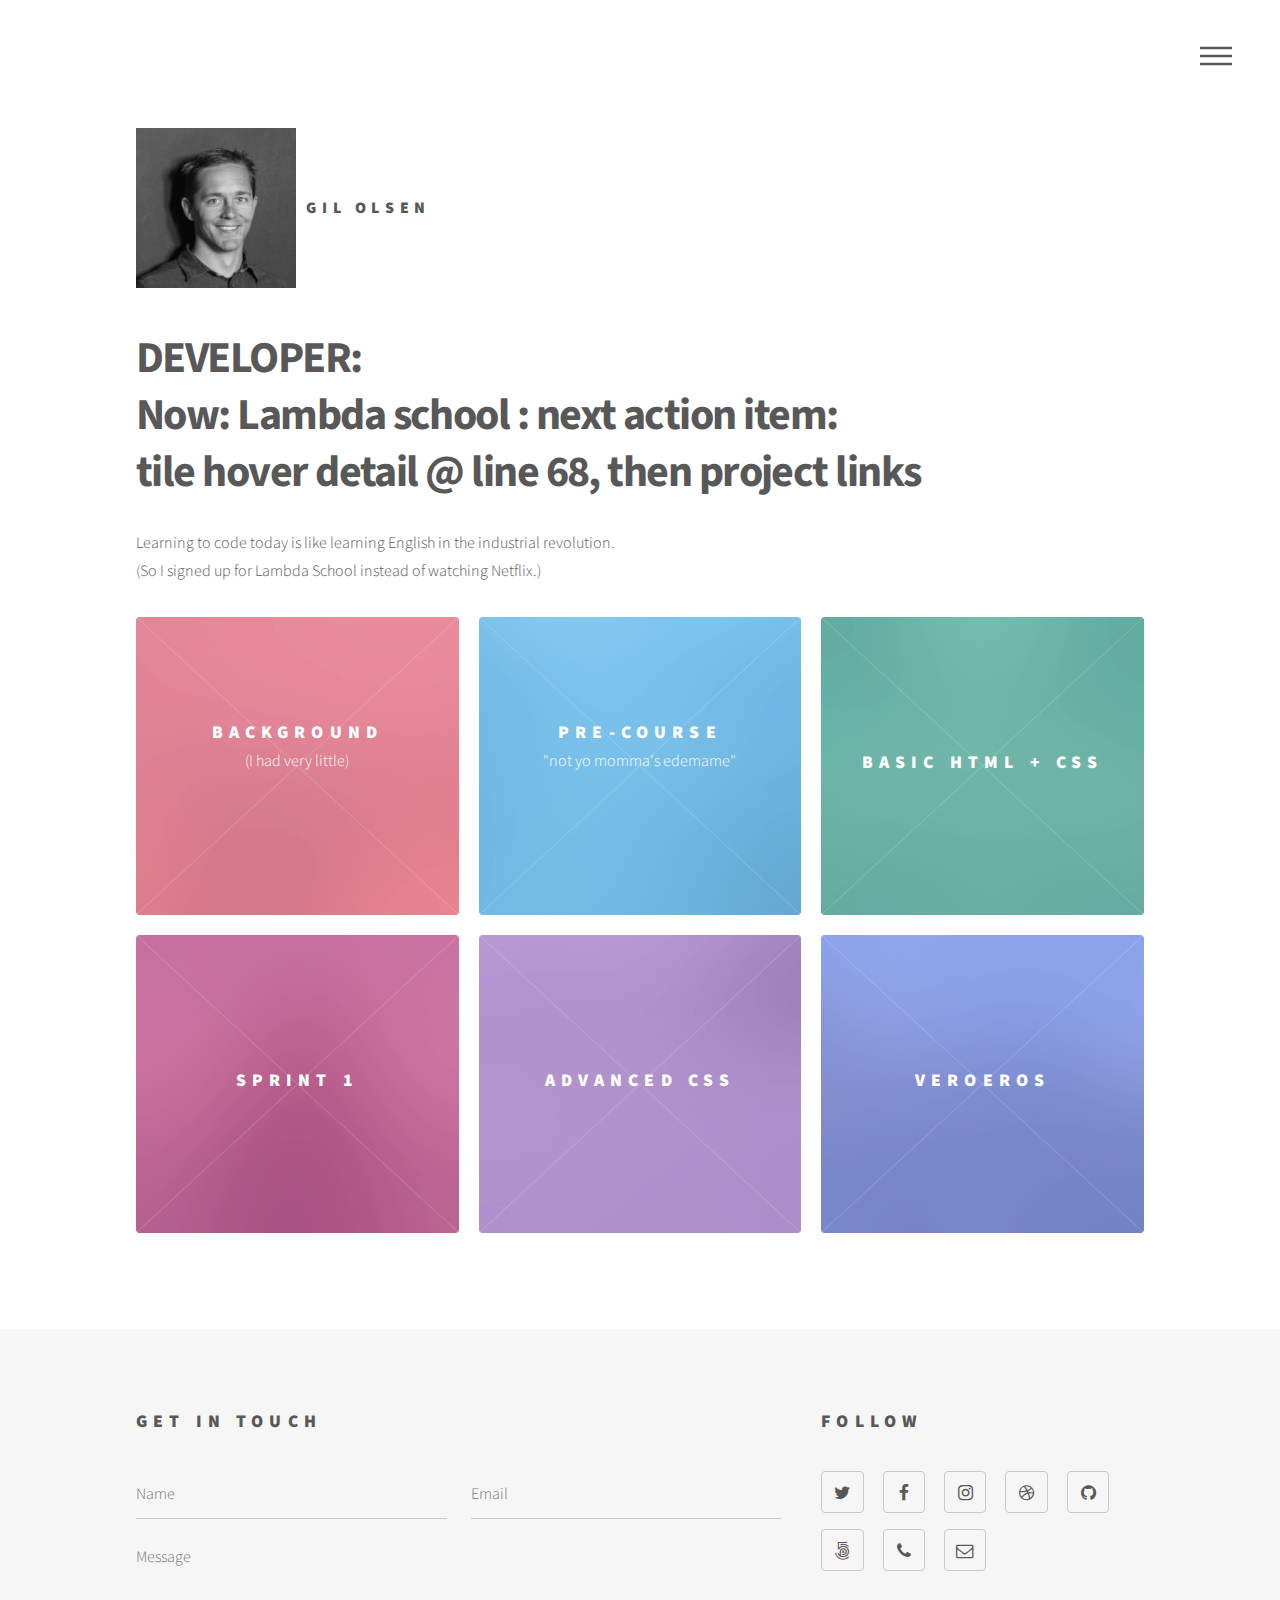
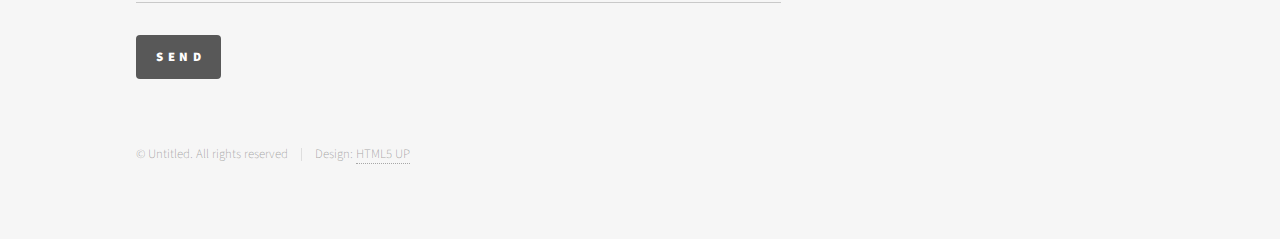
==== html5up-phantom/index.html @ d8ef80ad "added images. edited tile h1s and subtitles.edited read.me to include transition effects from CSS as" ====
<!DOCTYPE HTML>
<!--
	Phantom by HTML5 UP
	html5up.net | @ajlkn
	Free for personal and commercial use under the CCA 3.0 license (html5up.net/license)
-->
<html>
	<head>
		<title>Gil Olsen_portfolio</title>
		<meta charset="utf-8" />
		<meta name="viewport" content="width=device-width, initial-scale=1, user-scalable=no" />
		<link rel="stylesheet" href="assets/css/main.css" />
		<noscript><link rel="stylesheet" href="assets/css/noscript.css" /></noscript>
	</head>
	<body class="is-preload">
		<!-- Wrapper -->
			<div id="wrapper">

				<!-- Header -->
					<header id="header">
						<div class="inner">

							<!-- Logo -->
								<a href="index.html" class="logo">
									<span class="symbol"><img src="./images/ gil_olsen.jpeg" alt="RUBY" /></span><span class="title">Gil Olsen</span>
								</a>

							<!-- Nav -->
								<nav>
									<ul>
										<li><a href="#menu">Menu</a></li>
									</ul>
								</nav>

						</div>
					</header>

				<!-- Menu -->
					<nav id="menu">
						<h2>Menu</h2>
						<ul>
							<li><a href="index.html">Home</a></li>
							<li><a href="generic.html">About</a></li>
							<li><a href="generic.html">Projects</a></li>
							<li><a href="generic.html">Goals</a></li>
							<li><a href="elements.html">Elements</a></li>
						</ul>
					</nav>

				<!-- Main -->
					<div id="main">
						<div class="inner">
							<header>
								<h1>DEVELOPER: <br> 
									Now: Lambda school : next action item: <br>
									tile hover detail @ line 68, then project links</h1>
								<p>Learning to code today is like learning English in the industrial revolution. <br>
								(So I signed up for Lambda School instead of watching Netflix.)</p>
							</header>

							<section class="tiles">
								<article class="style1">
									<span class="image">
										<img src="images/pic01.jpg" alt="red box 1" />
									</span>
									<a href="generic.html">
										<h2>Background</h2>
										<p>(I had very little)</p>
										<div class="content">
											<p>I built a few sites on squarepace, and managed a project for my business, but I had no experience building anything from scratch. I was a web consumer, and wanted to be a producer.</p>
										</div>
									</a>

								</article>
								<article class="style2">
									<span class="image">
										<img src="images/pic02.jpg" alt="" />
									</span>
									<a href="generic.html">
										<h2>Pre-Course</h2>
										<p>"not yo momma's edemame"</p>
										<div class="content">
											<p>I did the precourse in Dec 2018. I learned to love the struggle with Javascript.</p>
										</div>
									</a>
								</article>
								<article class="style3">
									<span class="image">
										<img src="images/pic03.jpg" alt="" />
									</span>
									<a href="generic.html">
										<h2>Basic HTML + CSS</h2>
										<div class="content">
											<p>Building sites one element at a time.</p>
										</div>
									</a>
								</article>
								<article class="style4">
									<span class="image">
										<img src="images/pic04.jpg" alt="" />
									</span>
									<a href="generic.html">
										<h2>SPRINT 1</h2>
										<div class="content">
											<p>Build and style a 2 page from scratch, push to git hub in 3 Hours.</p>
										</div>
									</a>
								</article>
								
								<article class="style5">
									<span class="image">
										<img src="images/pic05.jpg" alt="" />
									</span>
									<a href="generic.html">
										<h2>Advanced CSS</h2>
										<div class="content">
											<p>Flexbox and responsive Design</p>
										</div>
									</a>
								</article>
								<article class="style6">
									<span class="image">
										<img src="images/pic06.jpg" alt="" />
									</span>
									<a href="generic.html">
										<h2>Veroeros</h2>
										<div class="content">
											<p>Sed nisl arcu euismod sit amet nisi lorem etiam dolor veroeros et feugiat.</p>
										</div>
									</a>
									<!--EXCESS TILES collapsed in here till line ~200
								</article>
								<article class="style2">
									<span class="image">
										<img src="images/pic07.jpg" alt="" />
									</span>
									<a href="generic.html">
										<h2>Ipsum</h2>
										<div class="content">
											<p>Sed nisl arcu euismod sit amet nisi lorem etiam dolor veroeros et feugiat.</p>
										</div>
									</a>
								</article>
								<article class="style3">
									<span class="image">
										<img src="images/pic08.jpg" alt="" />
									</span>
									<a href="generic.html">
										<h2>Dolor</h2>
										<div class="content">
											<p>Sed nisl arcu euismod sit amet nisi lorem etiam dolor veroeros et feugiat.</p>
										</div>
									</a>
								</article>
								<article class="style1">
									<span class="image">
										<img src="images/pic09.jpg" alt="" />
									</span>
									<a href="generic.html">
										<h2>Nullam</h2>
										<div class="content">
											<p>Sed nisl arcu euismod sit amet nisi lorem etiam dolor veroeros et feugiat.</p>
										</div>
									</a>
								</article>
								<article class="style5">
									<span class="image">
										<img src="images/pic10.jpg" alt="" />
									</span>
									<a href="generic.html">
										<h2>Ultricies</h2>
										<div class="content">
											<p>Sed nisl arcu euismod sit amet nisi lorem etiam dolor veroeros et feugiat.</p>
										</div>
									</a>
								</article>
								<article class="style6">
									<span class="image">
										<img src="images/pic11.jpg" alt="" />
									</span>
									<a href="generic.html">
										<h2>Dictum</h2>
										<div class="content">
											<p>Sed nisl arcu euismod sit amet nisi lorem etiam dolor veroeros et feugiat.</p>
										</div>
									</a>
								</article>
								<article class="style4">
									<span class="image">
										<img src="images/pic12.jpg" alt="" />
									</span>
									<a href="generic.html">
										<h2>Pretium</h2>
										<div class="content">
											<p>Sed nisl arcu euismod sit amet nisi lorem etiam dolor veroeros et feugiat.</p>
										</div>
									</a>
								</article>
-->

							</section>
						</div>
					</div>

				<!-- Footer -->
					<footer id="footer">
						<div class="inner">
							<section>
								<h2>Get in touch</h2>
								<form method="post" action="#">
									<div class="fields">
										<div class="field half">
											<input type="text" name="name" id="name" placeholder="Name" />
										</div>
										<div class="field half">
											<input type="email" name="email" id="email" placeholder="Email" />
										</div>
										<div class="field">
											<textarea name="message" id="message" placeholder="Message"></textarea>
										</div>
									</div>
									<ul class="actions">
										<li><input type="submit" value="Send" class="primary" /></li>
									</ul>
								</form>
							</section>
							<section>
								<h2>Follow</h2>
								<ul class="icons">
									<li><a href="#" class="icon style2 fa-twitter"><span class="label">Twitter</span></a></li>
									<li><a href="#" class="icon style2 fa-facebook"><span class="label">Facebook</span></a></li>
									<li><a href="#" class="icon style2 fa-instagram"><span class="label">Instagram</span></a></li>
									<li><a href="#" class="icon style2 fa-dribbble"><span class="label">Dribbble</span></a></li>
									<li><a href="#" class="icon style2 fa-github"><span class="label">GitHub</span></a></li>
									<li><a href="#" class="icon style2 fa-500px"><span class="label">500px</span></a></li>
									<li><a href="#" class="icon style2 fa-phone"><span class="label">Phone</span></a></li>
									<li><a href="#" class="icon style2 fa-envelope-o"><span class="label">Email</span></a></li>
								</ul>
							</section>
							<ul class="copyright">
								<li>&copy; Untitled. All rights reserved</li><li>Design: <a href="http://html5up.net">HTML5 UP</a></li>
							</ul>
						</div>
					</footer>

			</div>

		<!-- Scripts -->
			<script src="assets/js/jquery.min.js"></script>
			<script src="assets/js/browser.min.js"></script>
			<script src="assets/js/breakpoints.min.js"></script>
			<script src="assets/js/util.js"></script>
			<script src="assets/js/main.js"></script>

	</body>
</html>
---- html5up-phantom/assets/css/main.css ----
@import url(font-awesome.min.css);
@import url("https://fonts.googleapis.com/css?family=Source+Sans+Pro:300,700,900");

/*
	Phantom by HTML5 UP
	html5up.net | @ajlkn
	Free for personal and commercial use under the CCA 3.0 license (html5up.net/license)
*/

html, body, div, span, applet, object,
iframe, h1, h2, h3, h4, h5, h6, p, blockquote,
pre, a, abbr, acronym, address, big, cite,
code, del, dfn, em, img, ins, kbd, q, s, samp,
small, strike, strong, sub, sup, tt, var, b,
u, i, center, dl, dt, dd, ol, ul, li, fieldset,
form, label, legend, table, caption, tbody,
tfoot, thead, tr, th, td, article, aside,
canvas, details, embed, figure, figcaption,
footer, header, hgroup, menu, nav, output, ruby,
section, summary, time, mark, audio, video {
	margin: 0;
	padding: 0;
	border: 0;
	font-size: 100%;
	font: inherit;
	vertical-align: baseline;}

article, aside, details, figcaption, figure,
footer, header, hgroup, menu, nav, section {
	display: block;}

body {
	line-height: 1;
}

ol, ul {
	list-style: none;
}

blockquote, q {
	quotes: none;
}

	blockquote:before, blockquote:after, q:before, q:after {
		content: '';
		content: none;
	}

table {
	border-collapse: collapse;
	border-spacing: 0;
}

body {
	-webkit-text-size-adjust: none;
}

mark {
	background-color: transparent;
	color: inherit;
}

input::-moz-focus-inner {
	border: 0;
	padding: 0;
}

input, select, textarea {
	-moz-appearance: none;
	-webkit-appearance: none;
	-ms-appearance: none;
	appearance: none;
}

/* Basic */

	@-ms-viewport {
		width: device-width;
	}

	body {
		-ms-overflow-style: scrollbar;
	}

	@media screen and (max-width: 480px) {

		html, body {
			min-width: 320px;
		}

	}

	html {
		box-sizing: border-box;
	}

	*, *:before, *:after {
		box-sizing: inherit;
	}

	body {
		background: #ffffff;
	}

		body.is-preload *, body.is-preload *:before, body.is-preload *:after {
			-moz-animation: none !important;
			-webkit-animation: none !important;
			-ms-animation: none !important;
			animation: none !important;
			-moz-transition: none !important;
			-webkit-transition: none !important;
			-ms-transition: none !important;
			transition: none !important;
		}

/* Type */

	body, input, select, textarea {
		color: #585858;
		font-family: "Source Sans Pro", Helvetica, sans-serif;
		font-size: 16pt;
		font-weight: 300;
		line-height: 1.75;
	}

		@media screen and (max-width: 1680px) {

			body, input, select, textarea {
				font-size: 14pt;
			}

		}

		@media screen and (max-width: 1280px) {

			body, input, select, textarea {
				font-size: 12pt;
			}

		}

	a {
		-moz-transition: border-bottom-color 0.2s ease, color 0.2s ease;
		-webkit-transition: border-bottom-color 0.2s ease, color 0.2s ease;
		-ms-transition: border-bottom-color 0.2s ease, color 0.2s ease;
		transition: border-bottom-color 0.2s ease, color 0.2s ease;
		text-decoration: none;
		color: #585858;
		border-bottom: dotted 1px rgba(88, 88, 88, 0.5);
	}

		a:hover {
			border-bottom-color: transparent;
			color: #f2849e !important;
		}

	strong, b {
		font-weight: 900;
	}

	em, i {
		font-style: italic;
	}

	p {
		margin: 0 0 2em 0;
	}

	h1 {
		font-size: 2.75em;
		font-weight: 700;
		line-height: 1.3;
		margin: 0 0 1em 0;
		letter-spacing: -0.035em;
	}

		h1 a {
			color: inherit;
		}

		@media screen and (max-width: 736px) {

			h1 {
				font-size: 2em;
				margin: 0 0 1em 0;
			}

		}

		@media screen and (max-width: 360px) {

			h1 {
				font-size: 1.75em;
			}

		}

	h2, h3, h4, h5, h6 {
		font-weight: 900;
		line-height: 1.5;
		margin: 0 0 2em 0;
		text-transform: uppercase;
		letter-spacing: 0.35em;
	}

		h2 a, h3 a, h4 a, h5 a, h6 a {
			color: inherit;
		}

	h2 {
		font-size: 1.1em;
	}

	h3 {
		font-size: 1em;
	}

	h4 {
		font-size: 0.8em;
	}

	h5 {
		font-size: 0.8em;
	}

	h6 {
		font-size: 0.8em;
	}

	@media screen and (max-width: 980px) {

		h1 br, h2 br, h3 br, h4 br, h5 br, h6 br {
			display: none;
		}

	}

	@media screen and (max-width: 736px) {

		h2 {
			font-size: 1em;
		}

		h3 {
			font-size: 0.8em;
		}

	}

	sub {
		font-size: 0.8em;
		position: relative;
		top: 0.5em;
	}

	sup {
		font-size: 0.8em;
		position: relative;
		top: -0.5em;
	}

	blockquote {
		border-left: solid 4px #c9c9c9;
		font-style: italic;
		margin: 0 0 2em 0;
		padding: 0.5em 0 0.5em 2em;
	}

	code {
		background: rgba(144, 144, 144, 0.075);
		border-radius: 4px;
		border: solid 1px #c9c9c9;
		font-family: "Courier New", monospace;
		font-size: 0.9em;
		margin: 0 0.25em;
		padding: 0.25em 0.65em;
	}

	pre {
		-webkit-overflow-scrolling: touch;
		font-family: "Courier New", monospace;
		font-size: 0.9em;
		margin: 0 0 2em 0;
	}

		pre code {
			display: block;
			line-height: 1.75;
			padding: 1em 1.5em;
			overflow-x: auto;
		}

	hr {
		border: 0;
		border-bottom: solid 1px #c9c9c9;
		margin: 2em 0;
	}

		hr.major {
			margin: 3em 0;
		}

	.align-left {
		text-align: left;
	}

	.align-center {
		text-align: center;
	}

	.align-right {
		text-align: right;
	}

/* Row */

	.row {
		display: flex;
		flex-wrap: wrap;
		box-sizing: border-box;
		align-items: stretch;
	}

		.row > * {
			box-sizing: border-box;
		}

		.row.gtr-uniform > * > :last-child {
			margin-bottom: 0;
		}

		.row.aln-left {
			justify-content: flex-start;
		}

		.row.aln-center {
			justify-content: center;
		}

		.row.aln-right {
			justify-content: flex-end;
		}

		.row.aln-top {
			align-items: flex-start;
		}

		.row.aln-middle {
			align-items: center;
		}

		.row.aln-bottom {
			align-items: flex-end;
		}

		.row > .imp {
			order: -1;
		}

		.row > .col-1 {
			width: 8.3333333333%;
		}

		.row > .off-1 {
			margin-left: 8.3333333333%;
		}

		.row > .col-2 {
			width: 16.6666666667%;
		}

		.row > .off-2 {
			margin-left: 16.6666666667%;
		}

		.row > .col-3 {
			width: 25%;
		}

		.row > .off-3 {
			margin-left: 25%;
		}

		.row > .col-4 {
			width: 33.3333333333%;
		}

		.row > .off-4 {
			margin-left: 33.3333333333%;
		}

		.row > .col-5 {
			width: 41.6666666667%;
		}

		.row > .off-5 {
			margin-left: 41.6666666667%;
		}

		.row > .col-6 {
			width: 50%;
		}

		.row > .off-6 {
			margin-left: 50%;
		}

		.row > .col-7 {
			width: 58.3333333333%;
		}

		.row > .off-7 {
			margin-left: 58.3333333333%;
		}

		.row > .col-8 {
			width: 66.6666666667%;
		}

		.row > .off-8 {
			margin-left: 66.6666666667%;
		}

		.row > .col-9 {
			width: 75%;
		}

		.row > .off-9 {
			margin-left: 75%;
		}

		.row > .col-10 {
			width: 83.3333333333%;
		}

		.row > .off-10 {
			margin-left: 83.3333333333%;
		}

		.row > .col-11 {
			width: 91.6666666667%;
		}

		.row > .off-11 {
			margin-left: 91.6666666667%;
		}

		.row > .col-12 {
			width: 100%;
		}

		.row > .off-12 {
			margin-left: 100%;
		}

		.row.gtr-0 {
			margin-top: 0;
			margin-left: 0em;
		}

			.row.gtr-0 > * {
				padding: 0 0 0 0em;
			}

			.row.gtr-0.gtr-uniform {
				margin-top: 0em;
			}

				.row.gtr-0.gtr-uniform > * {
					padding-top: 0em;
				}

		.row.gtr-25 {
			margin-top: 0;
			margin-left: -0.5em;
		}

			.row.gtr-25 > * {
				padding: 0 0 0 0.5em;
			}

			.row.gtr-25.gtr-uniform {
				margin-top: -0.5em;
			}

				.row.gtr-25.gtr-uniform > * {
					padding-top: 0.5em;
				}

		.row.gtr-50 {
			margin-top: 0;
			margin-left: -1em;
		}

			.row.gtr-50 > * {
				padding: 0 0 0 1em;
			}

			.row.gtr-50.gtr-uniform {
				margin-top: -1em;
			}

				.row.gtr-50.gtr-uniform > * {
					padding-top: 1em;
				}

		.row {
			margin-top: 0;
			margin-left: -2em;
		}

			.row > * {
				padding: 0 0 0 2em;
			}

			.row.gtr-uniform {
				margin-top: -2em;
			}

				.row.gtr-uniform > * {
					padding-top: 2em;
				}

		.row.gtr-150 {
			margin-top: 0;
			margin-left: -3em;
		}

			.row.gtr-150 > * {
				padding: 0 0 0 3em;
			}

			.row.gtr-150.gtr-uniform {
				margin-top: -3em;
			}

				.row.gtr-150.gtr-uniform > * {
					padding-top: 3em;
				}

		.row.gtr-200 {
			margin-top: 0;
			margin-left: -4em;
		}

			.row.gtr-200 > * {
				padding: 0 0 0 4em;
			}

			.row.gtr-200.gtr-uniform {
				margin-top: -4em;
			}

				.row.gtr-200.gtr-uniform > * {
					padding-top: 4em;
				}

		@media screen and (max-width: 1680px) {

			.row {
				display: flex;
				flex-wrap: wrap;
				box-sizing: border-box;
				align-items: stretch;
			}

				.row > * {
					box-sizing: border-box;
				}

				.row.gtr-uniform > * > :last-child {
					margin-bottom: 0;
				}

				.row.aln-left {
					justify-content: flex-start;
				}

				.row.aln-center {
					justify-content: center;
				}

				.row.aln-right {
					justify-content: flex-end;
				}

				.row.aln-top {
					align-items: flex-start;
				}

				.row.aln-middle {
					align-items: center;
				}

				.row.aln-bottom {
					align-items: flex-end;
				}

				.row > .imp-xlarge {
					order: -1;
				}

				.row > .col-1-xlarge {
					width: 8.3333333333%;
				}

				.row > .off-1-xlarge {
					margin-left: 8.3333333333%;
				}

				.row > .col-2-xlarge {
					width: 16.6666666667%;
				}

				.row > .off-2-xlarge {
					margin-left: 16.6666666667%;
				}

				.row > .col-3-xlarge {
					width: 25%;
				}

				.row > .off-3-xlarge {
					margin-left: 25%;
				}

				.row > .col-4-xlarge {
					width: 33.3333333333%;
				}

				.row > .off-4-xlarge {
					margin-left: 33.3333333333%;
				}

				.row > .col-5-xlarge {
					width: 41.6666666667%;
				}

				.row > .off-5-xlarge {
					margin-left: 41.6666666667%;
				}

				.row > .col-6-xlarge {
					width: 50%;
				}

				.row > .off-6-xlarge {
					margin-left: 50%;
				}

				.row > .col-7-xlarge {
					width: 58.3333333333%;
				}

				.row > .off-7-xlarge {
					margin-left: 58.3333333333%;
				}

				.row > .col-8-xlarge {
					width: 66.6666666667%;
				}

				.row > .off-8-xlarge {
					margin-left: 66.6666666667%;
				}

				.row > .col-9-xlarge {
					width: 75%;
				}

				.row > .off-9-xlarge {
					margin-left: 75%;
				}

				.row > .col-10-xlarge {
					width: 83.3333333333%;
				}

				.row > .off-10-xlarge {
					margin-left: 83.3333333333%;
				}

				.row > .col-11-xlarge {
					width: 91.6666666667%;
				}

				.row > .off-11-xlarge {
					margin-left: 91.6666666667%;
				}

				.row > .col-12-xlarge {
					width: 100%;
				}

				.row > .off-12-xlarge {
					margin-left: 100%;
				}

				.row.gtr-0 {
					margin-top: 0;
					margin-left: 0em;
				}

					.row.gtr-0 > * {
						padding: 0 0 0 0em;
					}

					.row.gtr-0.gtr-uniform {
						margin-top: 0em;
					}

						.row.gtr-0.gtr-uniform > * {
							padding-top: 0em;
						}

				.row.gtr-25 {
					margin-top: 0;
					margin-left: -0.5em;
				}

					.row.gtr-25 > * {
						padding: 0 0 0 0.5em;
					}

					.row.gtr-25.gtr-uniform {
						margin-top: -0.5em;
					}

						.row.gtr-25.gtr-uniform > * {
							padding-top: 0.5em;
						}

				.row.gtr-50 {
					margin-top: 0;
					margin-left: -1em;
				}

					.row.gtr-50 > * {
						padding: 0 0 0 1em;
					}

					.row.gtr-50.gtr-uniform {
						margin-top: -1em;
					}

						.row.gtr-50.gtr-uniform > * {
							padding-top: 1em;
						}

				.row {
					margin-top: 0;
					margin-left: -2em;
				}

					.row > * {
						padding: 0 0 0 2em;
					}

					.row.gtr-uniform {
						margin-top: -2em;
					}

						.row.gtr-uniform > * {
							padding-top: 2em;
						}

				.row.gtr-150 {
					margin-top: 0;
					margin-left: -3em;
				}

					.row.gtr-150 > * {
						padding: 0 0 0 3em;
					}

					.row.gtr-150.gtr-uniform {
						margin-top: -3em;
					}

						.row.gtr-150.gtr-uniform > * {
							padding-top: 3em;
						}

				.row.gtr-200 {
					margin-top: 0;
					margin-left: -4em;
				}

					.row.gtr-200 > * {
						padding: 0 0 0 4em;
					}

					.row.gtr-200.gtr-uniform {
						margin-top: -4em;
					}

						.row.gtr-200.gtr-uniform > * {
							padding-top: 4em;
						}

		}

		@media screen and (max-width: 1280px) {

			.row {
				display: flex;
				flex-wrap: wrap;
				box-sizing: border-box;
				align-items: stretch;
			}

				.row > * {
					box-sizing: border-box;
				}

				.row.gtr-uniform > * > :last-child {
					margin-bottom: 0;
				}

				.row.aln-left {
					justify-content: flex-start;
				}

				.row.aln-center {
					justify-content: center;
				}

				.row.aln-right {
					justify-content: flex-end;
				}

				.row.aln-top {
					align-items: flex-start;
				}

				.row.aln-middle {
					align-items: center;
				}

				.row.aln-bottom {
					align-items: flex-end;
				}

				.row > .imp-large {
					order: -1;
				}

				.row > .col-1-large {
					width: 8.3333333333%;
				}

				.row > .off-1-large {
					margin-left: 8.3333333333%;
				}

				.row > .col-2-large {
					width: 16.6666666667%;
				}

				.row > .off-2-large {
					margin-left: 16.6666666667%;
				}

				.row > .col-3-large {
					width: 25%;
				}

				.row > .off-3-large {
					margin-left: 25%;
				}

				.row > .col-4-large {
					width: 33.3333333333%;
				}

				.row > .off-4-large {
					margin-left: 33.3333333333%;
				}

				.row > .col-5-large {
					width: 41.6666666667%;
				}

				.row > .off-5-large {
					margin-left: 41.6666666667%;
				}

				.row > .col-6-large {
					width: 50%;
				}

				.row > .off-6-large {
					margin-left: 50%;
				}

				.row > .col-7-large {
					width: 58.3333333333%;
				}

				.row > .off-7-large {
					margin-left: 58.3333333333%;
				}

				.row > .col-8-large {
					width: 66.6666666667%;
				}

				.row > .off-8-large {
					margin-left: 66.6666666667%;
				}

				.row > .col-9-large {
					width: 75%;
				}

				.row > .off-9-large {
					margin-left: 75%;
				}

				.row > .col-10-large {
					width: 83.3333333333%;
				}

				.row > .off-10-large {
					margin-left: 83.3333333333%;
				}

				.row > .col-11-large {
					width: 91.6666666667%;
				}

				.row > .off-11-large {
					margin-left: 91.6666666667%;
				}

				.row > .col-12-large {
					width: 100%;
				}

				.row > .off-12-large {
					margin-left: 100%;
				}

				.row.gtr-0 {
					margin-top: 0;
					margin-left: 0em;
				}

					.row.gtr-0 > * {
						padding: 0 0 0 0em;
					}

					.row.gtr-0.gtr-uniform {
						margin-top: 0em;
					}

						.row.gtr-0.gtr-uniform > * {
							padding-top: 0em;
						}

				.row.gtr-25 {
					margin-top: 0;
					margin-left: -0.5em;
				}

					.row.gtr-25 > * {
						padding: 0 0 0 0.5em;
					}

					.row.gtr-25.gtr-uniform {
						margin-top: -0.5em;
					}

						.row.gtr-25.gtr-uniform > * {
							padding-top: 0.5em;
						}

				.row.gtr-50 {
					margin-top: 0;
					margin-left: -1em;
				}

					.row.gtr-50 > * {
						padding: 0 0 0 1em;
					}

					.row.gtr-50.gtr-uniform {
						margin-top: -1em;
					}

						.row.gtr-50.gtr-uniform > * {
							padding-top: 1em;
						}

				.row {
					margin-top: 0;
					margin-left: -2em;
				}

					.row > * {
						padding: 0 0 0 2em;
					}

					.row.gtr-uniform {
						margin-top: -2em;
					}

						.row.gtr-uniform > * {
							padding-top: 2em;
						}

				.row.gtr-150 {
					margin-top: 0;
					margin-left: -3em;
				}

					.row.gtr-150 > * {
						padding: 0 0 0 3em;
					}

					.row.gtr-150.gtr-uniform {
						margin-top: -3em;
					}

						.row.gtr-150.gtr-uniform > * {
							padding-top: 3em;
						}

				.row.gtr-200 {
					margin-top: 0;
					margin-left: -4em;
				}

					.row.gtr-200 > * {
						padding: 0 0 0 4em;
					}

					.row.gtr-200.gtr-uniform {
						margin-top: -4em;
					}

						.row.gtr-200.gtr-uniform > * {
							padding-top: 4em;
						}

		}

		@media screen and (max-width: 980px) {

			.row {
				display: flex;
				flex-wrap: wrap;
				box-sizing: border-box;
				align-items: stretch;
			}

				.row > * {
					box-sizing: border-box;
				}

				.row.gtr-uniform > * > :last-child {
					margin-bottom: 0;
				}

				.row.aln-left {
					justify-content: flex-start;
				}

				.row.aln-center {
					justify-content: center;
				}

				.row.aln-right {
					justify-content: flex-end;
				}

				.row.aln-top {
					align-items: flex-start;
				}

				.row.aln-middle {
					align-items: center;
				}

				.row.aln-bottom {
					align-items: flex-end;
				}

				.row > .imp-medium {
					order: -1;
				}

				.row > .col-1-medium {
					width: 8.3333333333%;
				}

				.row > .off-1-medium {
					margin-left: 8.3333333333%;
				}

				.row > .col-2-medium {
					width: 16.6666666667%;
				}

				.row > .off-2-medium {
					margin-left: 16.6666666667%;
				}

				.row > .col-3-medium {
					width: 25%;
				}

				.row > .off-3-medium {
					margin-left: 25%;
				}

				.row > .col-4-medium {
					width: 33.3333333333%;
				}

				.row > .off-4-medium {
					margin-left: 33.3333333333%;
				}

				.row > .col-5-medium {
					width: 41.6666666667%;
				}

				.row > .off-5-medium {
					margin-left: 41.6666666667%;
				}

				.row > .col-6-medium {
					width: 50%;
				}

				.row > .off-6-medium {
					margin-left: 50%;
				}

				.row > .col-7-medium {
					width: 58.3333333333%;
				}

				.row > .off-7-medium {
					margin-left: 58.3333333333%;
				}

				.row > .col-8-medium {
					width: 66.6666666667%;
				}

				.row > .off-8-medium {
					margin-left: 66.6666666667%;
				}

				.row > .col-9-medium {
					width: 75%;
				}

				.row > .off-9-medium {
					margin-left: 75%;
				}

				.row > .col-10-medium {
					width: 83.3333333333%;
				}

				.row > .off-10-medium {
					margin-left: 83.3333333333%;
				}

				.row > .col-11-medium {
					width: 91.6666666667%;
				}

				.row > .off-11-medium {
					margin-left: 91.6666666667%;
				}

				.row > .col-12-medium {
					width: 100%;
				}

				.row > .off-12-medium {
					margin-left: 100%;
				}

				.row.gtr-0 {
					margin-top: 0;
					margin-left: 0em;
				}

					.row.gtr-0 > * {
						padding: 0 0 0 0em;
					}

					.row.gtr-0.gtr-uniform {
						margin-top: 0em;
					}

						.row.gtr-0.gtr-uniform > * {
							padding-top: 0em;
						}

				.row.gtr-25 {
					margin-top: 0;
					margin-left: -0.375em;
				}

					.row.gtr-25 > * {
						padding: 0 0 0 0.375em;
					}

					.row.gtr-25.gtr-uniform {
						margin-top: -0.375em;
					}

						.row.gtr-25.gtr-uniform > * {
							padding-top: 0.375em;
						}

				.row.gtr-50 {
					margin-top: 0;
					margin-left: -0.75em;
				}

					.row.gtr-50 > * {
						padding: 0 0 0 0.75em;
					}

					.row.gtr-50.gtr-uniform {
						margin-top: -0.75em;
					}

						.row.gtr-50.gtr-uniform > * {
							padding-top: 0.75em;
						}

				.row {
					margin-top: 0;
					margin-left: -1.5em;
				}

					.row > * {
						padding: 0 0 0 1.5em;
					}

					.row.gtr-uniform {
						margin-top: -1.5em;
					}

						.row.gtr-uniform > * {
							padding-top: 1.5em;
						}

				.row.gtr-150 {
					margin-top: 0;
					margin-left: -2.25em;
				}

					.row.gtr-150 > * {
						padding: 0 0 0 2.25em;
					}

					.row.gtr-150.gtr-uniform {
						margin-top: -2.25em;
					}

						.row.gtr-150.gtr-uniform > * {
							padding-top: 2.25em;
						}

				.row.gtr-200 {
					margin-top: 0;
					margin-left: -3em;
				}

					.row.gtr-200 > * {
						padding: 0 0 0 3em;
					}

					.row.gtr-200.gtr-uniform {
						margin-top: -3em;
					}

						.row.gtr-200.gtr-uniform > * {
							padding-top: 3em;
						}

		}

		@media screen and (max-width: 736px) {

			.row {
				display: flex;
				flex-wrap: wrap;
				box-sizing: border-box;
				align-items: stretch;
			}

				.row > * {
					box-sizing: border-box;
				}

				.row.gtr-uniform > * > :last-child {
					margin-bottom: 0;
				}

				.row.aln-left {
					justify-content: flex-start;
				}

				.row.aln-center {
					justify-content: center;
				}

				.row.aln-right {
					justify-content: flex-end;
				}

				.row.aln-top {
					align-items: flex-start;
				}

				.row.aln-middle {
					align-items: center;
				}

				.row.aln-bottom {
					align-items: flex-end;
				}

				.row > .imp-small {
					order: -1;
				}

				.row > .col-1-small {
					width: 8.3333333333%;
				}

				.row > .off-1-small {
					margin-left: 8.3333333333%;
				}

				.row > .col-2-small {
					width: 16.6666666667%;
				}

				.row > .off-2-small {
					margin-left: 16.6666666667%;
				}

				.row > .col-3-small {
					width: 25%;
				}

				.row > .off-3-small {
					margin-left: 25%;
				}

				.row > .col-4-small {
					width: 33.3333333333%;
				}

				.row > .off-4-small {
					margin-left: 33.3333333333%;
				}

				.row > .col-5-small {
					width: 41.6666666667%;
				}

				.row > .off-5-small {
					margin-left: 41.6666666667%;
				}

				.row > .col-6-small {
					width: 50%;
				}

				.row > .off-6-small {
					margin-left: 50%;
				}

				.row > .col-7-small {
					width: 58.3333333333%;
				}

				.row > .off-7-small {
					margin-left: 58.3333333333%;
				}

				.row > .col-8-small {
					width: 66.6666666667%;
				}

				.row > .off-8-small {
					margin-left: 66.6666666667%;
				}

				.row > .col-9-small {
					width: 75%;
				}

				.row > .off-9-small {
					margin-left: 75%;
				}

				.row > .col-10-small {
					width: 83.3333333333%;
				}

				.row > .off-10-small {
					margin-left: 83.3333333333%;
				}

				.row > .col-11-small {
					width: 91.6666666667%;
				}

				.row > .off-11-small {
					margin-left: 91.6666666667%;
				}

				.row > .col-12-small {
					width: 100%;
				}

				.row > .off-12-small {
					margin-left: 100%;
				}

				.row.gtr-0 {
					margin-top: 0;
					margin-left: 0em;
				}

					.row.gtr-0 > * {
						padding: 0 0 0 0em;
					}

					.row.gtr-0.gtr-uniform {
						margin-top: 0em;
					}

						.row.gtr-0.gtr-uniform > * {
							padding-top: 0em;
						}

				.row.gtr-25 {
					margin-top: 0;
					margin-left: -0.25em;
				}

					.row.gtr-25 > * {
						padding: 0 0 0 0.25em;
					}

					.row.gtr-25.gtr-uniform {
						margin-top: -0.25em;
					}

						.row.gtr-25.gtr-uniform > * {
							padding-top: 0.25em;
						}

				.row.gtr-50 {
					margin-top: 0;
					margin-left: -0.5em;
				}

					.row.gtr-50 > * {
						padding: 0 0 0 0.5em;
					}

					.row.gtr-50.gtr-uniform {
						margin-top: -0.5em;
					}

						.row.gtr-50.gtr-uniform > * {
							padding-top: 0.5em;
						}

				.row {
					margin-top: 0;
					margin-left: -1em;
				}

					.row > * {
						padding: 0 0 0 1em;
					}

					.row.gtr-uniform {
						margin-top: -1em;
					}

						.row.gtr-uniform > * {
							padding-top: 1em;
						}

				.row.gtr-150 {
					margin-top: 0;
					margin-left: -1.5em;
				}

					.row.gtr-150 > * {
						padding: 0 0 0 1.5em;
					}

					.row.gtr-150.gtr-uniform {
						margin-top: -1.5em;
					}

						.row.gtr-150.gtr-uniform > * {
							padding-top: 1.5em;
						}

				.row.gtr-200 {
					margin-top: 0;
					margin-left: -2em;
				}

					.row.gtr-200 > * {
						padding: 0 0 0 2em;
					}

					.row.gtr-200.gtr-uniform {
						margin-top: -2em;
					}

						.row.gtr-200.gtr-uniform > * {
							padding-top: 2em;
						}

		}

		@media screen and (max-width: 480px) {

			.row {
				display: flex;
				flex-wrap: wrap;
				box-sizing: border-box;
				align-items: stretch;
			}

				.row > * {
					box-sizing: border-box;
				}

				.row.gtr-uniform > * > :last-child {
					margin-bottom: 0;
				}

				.row.aln-left {
					justify-content: flex-start;
				}

				.row.aln-center {
					justify-content: center;
				}

				.row.aln-right {
					justify-content: flex-end;
				}

				.row.aln-top {
					align-items: flex-start;
				}

				.row.aln-middle {
					align-items: center;
				}

				.row.aln-bottom {
					align-items: flex-end;
				}

				.row > .imp-xsmall {
					order: -1;
				}

				.row > .col-1-xsmall {
					width: 8.3333333333%;
				}

				.row > .off-1-xsmall {
					margin-left: 8.3333333333%;
				}

				.row > .col-2-xsmall {
					width: 16.6666666667%;
				}

				.row > .off-2-xsmall {
					margin-left: 16.6666666667%;
				}

				.row > .col-3-xsmall {
					width: 25%;
				}

				.row > .off-3-xsmall {
					margin-left: 25%;
				}

				.row > .col-4-xsmall {
					width: 33.3333333333%;
				}

				.row > .off-4-xsmall {
					margin-left: 33.3333333333%;
				}

				.row > .col-5-xsmall {
					width: 41.6666666667%;
				}

				.row > .off-5-xsmall {
					margin-left: 41.6666666667%;
				}

				.row > .col-6-xsmall {
					width: 50%;
				}

				.row > .off-6-xsmall {
					margin-left: 50%;
				}

				.row > .col-7-xsmall {
					width: 58.3333333333%;
				}

				.row > .off-7-xsmall {
					margin-left: 58.3333333333%;
				}

				.row > .col-8-xsmall {
					width: 66.6666666667%;
				}

				.row > .off-8-xsmall {
					margin-left: 66.6666666667%;
				}

				.row > .col-9-xsmall {
					width: 75%;
				}

				.row > .off-9-xsmall {
					margin-left: 75%;
				}

				.row > .col-10-xsmall {
					width: 83.3333333333%;
				}

				.row > .off-10-xsmall {
					margin-left: 83.3333333333%;
				}

				.row > .col-11-xsmall {
					width: 91.6666666667%;
				}

				.row > .off-11-xsmall {
					margin-left: 91.6666666667%;
				}

				.row > .col-12-xsmall {
					width: 100%;
				}

				.row > .off-12-xsmall {
					margin-left: 100%;
				}

				.row.gtr-0 {
					margin-top: 0;
					margin-left: 0em;
				}

					.row.gtr-0 > * {
						padding: 0 0 0 0em;
					}

					.row.gtr-0.gtr-uniform {
						margin-top: 0em;
					}

						.row.gtr-0.gtr-uniform > * {
							padding-top: 0em;
						}

				.row.gtr-25 {
					margin-top: 0;
					margin-left: -0.25em;
				}

					.row.gtr-25 > * {
						padding: 0 0 0 0.25em;
					}

					.row.gtr-25.gtr-uniform {
						margin-top: -0.25em;
					}

						.row.gtr-25.gtr-uniform > * {
							padding-top: 0.25em;
						}

				.row.gtr-50 {
					margin-top: 0;
					margin-left: -0.5em;
				}

					.row.gtr-50 > * {
						padding: 0 0 0 0.5em;
					}

					.row.gtr-50.gtr-uniform {
						margin-top: -0.5em;
					}

						.row.gtr-50.gtr-uniform > * {
							padding-top: 0.5em;
						}

				.row {
					margin-top: 0;
					margin-left: -1em;
				}

					.row > * {
						padding: 0 0 0 1em;
					}

					.row.gtr-uniform {
						margin-top: -1em;
					}

						.row.gtr-uniform > * {
							padding-top: 1em;
						}

				.row.gtr-150 {
					margin-top: 0;
					margin-left: -1.5em;
				}

					.row.gtr-150 > * {
						padding: 0 0 0 1.5em;
					}

					.row.gtr-150.gtr-uniform {
						margin-top: -1.5em;
					}

						.row.gtr-150.gtr-uniform > * {
							padding-top: 1.5em;
						}

				.row.gtr-200 {
					margin-top: 0;
					margin-left: -2em;
				}

					.row.gtr-200 > * {
						padding: 0 0 0 2em;
					}

					.row.gtr-200.gtr-uniform {
						margin-top: -2em;
					}

						.row.gtr-200.gtr-uniform > * {
							padding-top: 2em;
						}

		}

/* Section/Article */

	section.special, article.special {
		text-align: center;
	}

	header p {
		margin-top: -1em;
	}

	@media screen and (max-width: 736px) {

		header p {
			margin-top: 0;
		}

	}

/* Icon */

	.icon {
		text-decoration: none;
		border-bottom: none;
		position: relative;
	}

		.icon:before {
			-moz-osx-font-smoothing: grayscale;
			-webkit-font-smoothing: antialiased;
			font-family: FontAwesome;
			font-style: normal;
			font-weight: normal;
			text-transform: none !important;
		}

		.icon > .label {
			display: none;
		}

		.icon.style2 {
			-moz-transition: background-color 0.2s ease-in-out, color 0.2s ease-in-out, border-color 0.2s ease-in-out;
			-webkit-transition: background-color 0.2s ease-in-out, color 0.2s ease-in-out, border-color 0.2s ease-in-out;
			-ms-transition: background-color 0.2s ease-in-out, color 0.2s ease-in-out, border-color 0.2s ease-in-out;
			transition: background-color 0.2s ease-in-out, color 0.2s ease-in-out, border-color 0.2s ease-in-out;
			background-color: transparent;
			border: solid 1px #c9c9c9;
			border-radius: 4px;
			width: 2.65em;
			height: 2.65em;
			display: inline-block;
			text-align: center;
			line-height: 2.65em;
			color: inherit;
		}

			.icon.style2:before {
				font-size: 1.1em;
			}

			.icon.style2:hover {
				color: #f2849e;
				border-color: #f2849e;
			}

			.icon.style2:active {
				background-color: rgba(242, 132, 158, 0.1);
			}

/* List */

	ol {
		list-style: decimal;
		margin: 0 0 2em 0;
		padding-left: 1.25em;
	}

		ol li {
			padding-left: 0.25em;
		}

	ul {
		list-style: disc;
		margin: 0 0 2em 0;
		padding-left: 1em;
	}

		ul li {
			padding-left: 0.5em;
		}

		ul.alt {
			list-style: none;
			padding-left: 0;
		}

			ul.alt li {
				border-top: solid 1px #c9c9c9;
				padding: 0.5em 0;
			}

				ul.alt li:first-child {
					border-top: 0;
					padding-top: 0;
				}

	dl {
		margin: 0 0 2em 0;
	}

		dl dt {
			display: block;
			font-weight: 900;
			margin: 0 0 1em 0;
		}

		dl dd {
			margin-left: 2em;
		}

/* Actions */

	ul.actions {
		display: -moz-flex;
		display: -webkit-flex;
		display: -ms-flex;
		display: flex;
		cursor: default;
		list-style: none;
		margin-left: -1em;
		padding-left: 0;
	}

		ul.actions li {
			padding: 0 0 0 1em;
			vertical-align: middle;
		}

		ul.actions.special {
			-moz-justify-content: center;
			-webkit-justify-content: center;
			-ms-justify-content: center;
			justify-content: center;
			width: 100%;
			margin-left: 0;
		}

			ul.actions.special li:first-child {
				padding-left: 0;
			}

		ul.actions.stacked {
			-moz-flex-direction: column;
			-webkit-flex-direction: column;
			-ms-flex-direction: column;
			flex-direction: column;
			margin-left: 0;
		}

			ul.actions.stacked li {
				padding: 1.3em 0 0 0;
			}

				ul.actions.stacked li:first-child {
					padding-top: 0;
				}

		ul.actions.fit {
			width: calc(100% + 1em);
		}

			ul.actions.fit li {
				-moz-flex-grow: 1;
				-webkit-flex-grow: 1;
				-ms-flex-grow: 1;
				flex-grow: 1;
				-moz-flex-shrink: 1;
				-webkit-flex-shrink: 1;
				-ms-flex-shrink: 1;
				flex-shrink: 1;
				width: 100%;
			}

				ul.actions.fit li > * {
					width: 100%;
				}

			ul.actions.fit.stacked {
				width: 100%;
			}

		@media screen and (max-width: 480px) {

			ul.actions:not(.fixed) {
				-moz-flex-direction: column;
				-webkit-flex-direction: column;
				-ms-flex-direction: column;
				flex-direction: column;
				margin-left: 0;
				width: 100% !important;
			}

				ul.actions:not(.fixed) li {
					-moz-flex-grow: 1;
					-webkit-flex-grow: 1;
					-ms-flex-grow: 1;
					flex-grow: 1;
					-moz-flex-shrink: 1;
					-webkit-flex-shrink: 1;
					-ms-flex-shrink: 1;
					flex-shrink: 1;
					padding: 1em 0 0 0;
					text-align: center;
					width: 100%;
				}

					ul.actions:not(.fixed) li > * {
						width: 100%;
					}

					ul.actions:not(.fixed) li:first-child {
						padding-top: 0;
					}

					ul.actions:not(.fixed) li input[type="submit"],
					ul.actions:not(.fixed) li input[type="reset"],
					ul.actions:not(.fixed) li input[type="button"],
					ul.actions:not(.fixed) li button,
					ul.actions:not(.fixed) li .button {
						width: 100%;
					}

						ul.actions:not(.fixed) li input[type="submit"].icon:before,
						ul.actions:not(.fixed) li input[type="reset"].icon:before,
						ul.actions:not(.fixed) li input[type="button"].icon:before,
						ul.actions:not(.fixed) li button.icon:before,
						ul.actions:not(.fixed) li .button.icon:before {
							margin-left: -0.5rem;
						}

		}

/* Icons */

	ul.icons {
		cursor: default;
		list-style: none;
		padding-left: 0;
		margin: -1em 0 2em -1em;
	}

		ul.icons li {
			display: inline-block;
			padding: 1em 0 0 1em;
		}

/* Form */

	form {
		margin: 0 0 2em 0;
		overflow-x: hidden;
	}

		form > :last-child {
			margin-bottom: 0;
		}

		form > .fields {
			display: -moz-flex;
			display: -webkit-flex;
			display: -ms-flex;
			display: flex;
			-moz-flex-wrap: wrap;
			-webkit-flex-wrap: wrap;
			-ms-flex-wrap: wrap;
			flex-wrap: wrap;
			width: calc(100% + 3em);
			margin: -1.5em 0 2em -1.5em;
		}

			form > .fields > .field {
				-moz-flex-grow: 0;
				-webkit-flex-grow: 0;
				-ms-flex-grow: 0;
				flex-grow: 0;
				-moz-flex-shrink: 0;
				-webkit-flex-shrink: 0;
				-ms-flex-shrink: 0;
				flex-shrink: 0;
				padding: 1.5em 0 0 1.5em;
				width: calc(100% - 1.5em);
			}

				form > .fields > .field.half {
					width: calc(50% - 0.75em);
				}

				form > .fields > .field.third {
					width: calc(100%/3 - 0.5em);
				}

				form > .fields > .field.quarter {
					width: calc(25% - 0.375em);
				}

		@media screen and (max-width: 480px) {

			form > .fields {
				width: calc(100% + 3em);
				margin: -1.5em 0 2em -1.5em;
			}

				form > .fields > .field {
					padding: 1.5em 0 0 1.5em;
					width: calc(100% - 1.5em);
				}

					form > .fields > .field.half {
						width: calc(100% - 1.5em);
					}

					form > .fields > .field.third {
						width: calc(100% - 1.5em);
					}

					form > .fields > .field.quarter {
						width: calc(100% - 1.5em);
					}

		}

	label {
		display: block;
		font-size: 0.9em;
		font-weight: 900;
		margin: 0 0 1em 0;
	}

	input[type="text"],
	input[type="password"],
	input[type="email"],
	input[type="tel"],
	select,
	textarea {
		-moz-appearance: none;
		-webkit-appearance: none;
		-ms-appearance: none;
		appearance: none;
		background-color: transparent;
		border: none;
		border-radius: 0;
		border-bottom: solid 1px #c9c9c9;
		color: inherit;
		display: block;
		outline: 0;
		padding: 0;
		text-decoration: none;
		width: 100%;
	}

		input[type="text"]:invalid,
		input[type="password"]:invalid,
		input[type="email"]:invalid,
		input[type="tel"]:invalid,
		select:invalid,
		textarea:invalid {
			box-shadow: none;
		}

		input[type="text"]:focus,
		input[type="password"]:focus,
		input[type="email"]:focus,
		input[type="tel"]:focus,
		select:focus,
		textarea:focus {
			border-bottom-color: #f2849e;
			box-shadow: inset 0 -1px 0 0 #f2849e;
		}

	select {
		background-image: url("data:image/svg+xml;charset=utf8,%3Csvg xmlns='http://www.w3.org/2000/svg' width='40' height='40' preserveAspectRatio='none' viewBox='0 0 40 40'%3E%3Cpath d='M9.4,12.3l10.4,10.4l10.4-10.4c0.2-0.2,0.5-0.4,0.9-0.4c0.3,0,0.6,0.1,0.9,0.4l3.3,3.3c0.2,0.2,0.4,0.5,0.4,0.9 c0,0.4-0.1,0.6-0.4,0.9L20.7,31.9c-0.2,0.2-0.5,0.4-0.9,0.4c-0.3,0-0.6-0.1-0.9-0.4L4.3,17.3c-0.2-0.2-0.4-0.5-0.4-0.9 c0-0.4,0.1-0.6,0.4-0.9l3.3-3.3c0.2-0.2,0.5-0.4,0.9-0.4S9.1,12.1,9.4,12.3z' fill='%23c9c9c9' /%3E%3C/svg%3E");
		background-size: 1.25rem;
		background-repeat: no-repeat;
		background-position: calc(100% - 1rem) center;
		height: 3em;
		padding-right: 3em;
		text-overflow: ellipsis;
	}

		select option {
			background: #ffffff;
		}

		select:focus::-ms-value {
			background-color: transparent;
		}

		select::-ms-expand {
			display: none;
		}

	input[type="text"],
	input[type="password"],
	input[type="email"],
	select {
		height: 3em;
	}

	textarea {
		padding: 0;
		min-height: 3.75em;
	}

	input[type="checkbox"],
	input[type="radio"] {
		-moz-appearance: none;
		-webkit-appearance: none;
		-ms-appearance: none;
		appearance: none;
		display: block;
		float: left;
		margin-right: -2em;
		opacity: 0;
		width: 1em;
		z-index: -1;
	}

		input[type="checkbox"] + label,
		input[type="radio"] + label {
			text-decoration: none;
			color: #585858;
			cursor: pointer;
			display: inline-block;
			font-size: 1em;
			font-weight: 300;
			padding-left: 2.55em;
			padding-right: 0.75em;
			position: relative;
		}

			input[type="checkbox"] + label:before,
			input[type="radio"] + label:before {
				-moz-osx-font-smoothing: grayscale;
				-webkit-font-smoothing: antialiased;
				font-family: FontAwesome;
				font-style: normal;
				font-weight: normal;
				text-transform: none !important;
			}

			input[type="checkbox"] + label:before,
			input[type="radio"] + label:before {
				border-radius: 4px;
				border: solid 1px #c9c9c9;
				content: '';
				display: inline-block;
				height: 1.8em;
				left: 0;
				line-height: 1.725em;
				position: absolute;
				text-align: center;
				top: 0;
				width: 1.8em;
			}

		input[type="checkbox"]:checked + label:before,
		input[type="radio"]:checked + label:before {
			background: #585858;
			border-color: #585858;
			color: #ffffff;
			content: '\f00c';
		}

		input[type="checkbox"]:focus + label:before,
		input[type="radio"]:focus + label:before {
			border-color: #f2849e;
			box-shadow: 0 0 0 1px #f2849e;
		}

	input[type="checkbox"] + label:before {
		border-radius: 4px;
	}

	input[type="radio"] + label:before {
		border-radius: 100%;
	}

/* Box */

	.box {
		border-radius: 4px;
		border: solid 1px #c9c9c9;
		margin-bottom: 2em;
		padding: 1.5em;
	}

		.box > :last-child,
		.box > :last-child > :last-child,
		.box > :last-child > :last-child > :last-child {
			margin-bottom: 0;
		}

		.box.alt {
			border: 0;
			border-radius: 0;
			padding: 0;
		}

/* Image */

	.image {
		border-radius: 4px;
		border: 0;
		display: inline-block;
		position: relative;
	}

		.image img {
			border-radius: 4px;
			display: block;
		}

		.image.left, .image.right {
			max-width: 40%;
		}

			.image.left img, .image.right img {
				width: 100%;
			}

		.image.left {
			float: left;
			padding: 0 1.5em 1em 0;
			top: 0.25em;
		}

		.image.right {
			float: right;
			padding: 0 0 1em 1.5em;
			top: 0.25em;
		}

		.image.fit {
			display: block;
			margin: 0 0 2em 0;
			width: 100%;
		}

			.image.fit img {
				width: 100%;
			}

		.image.main {
			display: block;
			margin: 0 0 3em 0;
			width: 100%;
		}

			.image.main img {
				width: 100%;
			}

			@media screen and (max-width: 736px) {

				.image.main {
					margin: 0 0 2em 0;
				}

			}

/* Table */

	.table-wrapper {
		-webkit-overflow-scrolling: touch;
		overflow-x: auto;
	}

	table {
		margin: 0 0 2em 0;
		width: 100%;
	}

		table tbody tr {
			border: solid 1px #c9c9c9;
			border-left: 0;
			border-right: 0;
		}

			table tbody tr:nth-child(2n + 1) {
				background-color: rgba(144, 144, 144, 0.075);
			}

		table td {
			padding: 0.75em 0.75em;
		}

		table th {
			font-size: 0.9em;
			font-weight: 900;
			padding: 0 0.75em 0.75em 0.75em;
			text-align: left;
		}

		table thead {
			border-bottom: solid 2px #c9c9c9;
		}

		table tfoot {
			border-top: solid 2px #c9c9c9;
		}

		table.alt {
			border-collapse: separate;
		}

			table.alt tbody tr td {
				border: solid 1px #c9c9c9;
				border-left-width: 0;
				border-top-width: 0;
			}

				table.alt tbody tr td:first-child {
					border-left-width: 1px;
				}

			table.alt tbody tr:first-child td {
				border-top-width: 1px;
			}

			table.alt thead {
				border-bottom: 0;
			}

			table.alt tfoot {
				border-top: 0;
			}

/* Button */

	input[type="submit"],
	input[type="reset"],
	input[type="button"],
	button,
	.button {
		-moz-appearance: none;
		-webkit-appearance: none;
		-ms-appearance: none;
		appearance: none;
		-moz-transition: background-color 0.2s ease-in-out, color 0.2s ease-in-out, box-shadow 0.2s ease-in-out;
		-webkit-transition: background-color 0.2s ease-in-out, color 0.2s ease-in-out, box-shadow 0.2s ease-in-out;
		-ms-transition: background-color 0.2s ease-in-out, color 0.2s ease-in-out, box-shadow 0.2s ease-in-out;
		transition: background-color 0.2s ease-in-out, color 0.2s ease-in-out, box-shadow 0.2s ease-in-out;
		background-color: transparent;
		border-radius: 4px;
		border: 0;
		box-shadow: inset 0 0 0 2px #585858;
		color: #585858 !important;
		cursor: pointer;
		display: inline-block;
		font-size: 0.8em;
		font-weight: 900;
		height: 3.5em;
		letter-spacing: 0.35em;
		line-height: 3.45em;
		overflow: hidden;
		padding: 0 1.25em 0 1.6em;
		text-align: center;
		text-decoration: none;
		text-overflow: ellipsis;
		text-transform: uppercase;
		white-space: nowrap;
	}

		input[type="submit"].icon:before,
		input[type="reset"].icon:before,
		input[type="button"].icon:before,
		button.icon:before,
		.button.icon:before {
			margin-right: 0.5em;
		}

		input[type="submit"].fit,
		input[type="reset"].fit,
		input[type="button"].fit,
		button.fit,
		.button.fit {
			width: 100%;
		}

		input[type="submit"]:hover,
		input[type="reset"]:hover,
		input[type="button"]:hover,
		button:hover,
		.button:hover {
			color: #f2849e !important;
			box-shadow: inset 0 0 0 2px #f2849e;
		}

		input[type="submit"]:active,
		input[type="reset"]:active,
		input[type="button"]:active,
		button:active,
		.button:active {
			background-color: rgba(242, 132, 158, 0.1);
		}

		input[type="submit"].small,
		input[type="reset"].small,
		input[type="button"].small,
		button.small,
		.button.small {
			font-size: 0.6em;
		}

		input[type="submit"].large,
		input[type="reset"].large,
		input[type="button"].large,
		button.large,
		.button.large {
			font-size: 1em;
		}

		input[type="submit"].primary,
		input[type="reset"].primary,
		input[type="button"].primary,
		button.primary,
		.button.primary {
			box-shadow: none;
			background-color: #585858;
			color: #ffffff !important;
		}

			input[type="submit"].primary:hover,
			input[type="reset"].primary:hover,
			input[type="button"].primary:hover,
			button.primary:hover,
			.button.primary:hover {
				background-color: #f2849e;
			}

			input[type="submit"].primary:active,
			input[type="reset"].primary:active,
			input[type="button"].primary:active,
			button.primary:active,
			.button.primary:active {
				background-color: #ee5f81;
			}

		input[type="submit"].disabled, input[type="submit"]:disabled,
		input[type="reset"].disabled,
		input[type="reset"]:disabled,
		input[type="button"].disabled,
		input[type="button"]:disabled,
		button.disabled,
		button:disabled,
		.button.disabled,
		.button:disabled {
			pointer-events: none;
			opacity: 0.25;
		}

/* Tiles */

	.tiles {
		display: -moz-flex;
		display: -webkit-flex;
		display: -ms-flex;
		display: flex;
		-moz-flex-wrap: wrap;
		-webkit-flex-wrap: wrap;
		-ms-flex-wrap: wrap;
		flex-wrap: wrap;
		postiion: relative;
		margin: -2.5em 0 0 -2.5em;
	}

		.tiles article {
			-moz-transition: -moz-transform 0.5s ease, opacity 0.5s ease;
			-webkit-transition: -webkit-transform 0.5s ease, opacity 0.5s ease;
			-ms-transition: -ms-transform 0.5s ease, opacity 0.5s ease;
			transition: transform 0.5s ease, opacity 0.5s ease;
			position: relative;
			width: calc(33.3333333333% - 2.5em);
			margin: 2.5em 0 0 2.5em;
		}

			.tiles article > .image {
				-moz-transition: -moz-transform 0.5s ease;
				-webkit-transition: -webkit-transform 0.5s ease;
				-ms-transition: -ms-transform 0.5s ease;
				transition: transform 0.5s ease;
				position: relative;
				display: block;
				width: 100%;
				border-radius: 4px;
				overflow: hidden;
			}

				.tiles article > .image img {
					display: block;
					width: 100%;
				}

				.tiles article > .image:before {
					pointer-events: none;
					-moz-transition: background-color 0.5s ease, opacity 0.5s ease;
					-webkit-transition: background-color 0.5s ease, opacity 0.5s ease;
					-ms-transition: background-color 0.5s ease, opacity 0.5s ease;
					transition: background-color 0.5s ease, opacity 0.5s ease;
					content: '';
					display: block;
					position: absolute;
					top: 0;
					left: 0;
					width: 100%;
					height: 100%;
					opacity: 1.0;
					z-index: 1;
					opacity: 0.8;
				}

				.tiles article > .image:after {
					pointer-events: none;
					-moz-transition: opacity 0.5s ease;
					-webkit-transition: opacity 0.5s ease;
					-ms-transition: opacity 0.5s ease;
					transition: opacity 0.5s ease;
					content: '';
					display: block;
					position: absolute;
					top: 0;
					left: 0;
					width: 100%;
					height: 100%;
					background-image: url("data:image/svg+xml;charset=utf8,%3Csvg xmlns='http://www.w3.org/2000/svg' width='100' height='100' viewBox='0 0 100 100' preserveAspectRatio='none'%3E%3Cstyle%3Eline %7B stroke-width: 0.25px%3B stroke: %23ffffff%3B %7D%3C/style%3E%3Cline x1='0' y1='0' x2='100' y2='100' /%3E%3Cline x1='100' y1='0' x2='0' y2='100' /%3E%3C/svg%3E");
					background-position: center;
					background-repeat: no-repeat;
					background-size: 100% 100%;
					opacity: 0.25;
					z-index: 2;
				}

			.tiles article > a {
				display: -moz-flex;
				display: -webkit-flex;
				display: -ms-flex;
				display: flex;
				-moz-flex-direction: column;
				-webkit-flex-direction: column;
				-ms-flex-direction: column;
				flex-direction: column;
				-moz-align-items: center;
				-webkit-align-items: center;
				-ms-align-items: center;
				align-items: center;
				-moz-justify-content: center;
				-webkit-justify-content: center;
				-ms-justify-content: center;
				justify-content: center;
				-moz-transition: background-color 0.5s ease, -moz-transform 0.5s ease;
				-webkit-transition: background-color 0.5s ease, -webkit-transform 0.5s ease;
				-ms-transition: background-color 0.5s ease, -ms-transform 0.5s ease;
				transition: background-color 0.5s ease, transform 0.5s ease;
				position: absolute;
				top: 0;
				left: 0;
				width: 100%;
				height: 100%;
				padding: 1em;
				border-radius: 4px;
				border-bottom: 0;
				color: #ffffff;
				text-align: center;
				text-decoration: none;
				z-index: 3;
			}

				.tiles article > a > :last-child {
					margin: 0;
				}

				.tiles article > a:hover {
					color: #ffffff !important;
				}

				.tiles article > a h2 {
					margin: 0;
				}

				.tiles article > a .content {
					-moz-transition: max-height 0.5s ease, opacity 0.5s ease;
					-webkit-transition: max-height 0.5s ease, opacity 0.5s ease;
					-ms-transition: max-height 0.5s ease, opacity 0.5s ease;
					transition: max-height 0.5s ease, opacity 0.5s ease;
					width: 100%;
					max-height: 0;
					line-height: 1.5;
					margin-top: 0.35em;
					opacity: 0;
				}

					.tiles article > a .content > :last-child {
						margin-bottom: 0;
					}

			.tiles article.style1 > .image:before {
				background-color: #f2849e;
			}

			.tiles article.style2 > .image:before {
				background-color: #7ecaf6;
			}

			.tiles article.style3 > .image:before {
				background-color: #7bd0c1;
			}

			.tiles article.style4 > .image:before {
				background-color: #c75b9b;
			}

			.tiles article.style5 > .image:before {
				background-color: #ae85ca;
			}

			.tiles article.style6 > .image:before {
				background-color: #8499e7;
			}

			body:not(.is-touch) .tiles article:hover > .image {
				-moz-transform: scale(1.1);
				-webkit-transform: scale(1.1);
				-ms-transform: scale(1.1);
				transform: scale(1.1);
			}

				body:not(.is-touch) .tiles article:hover > .image:before {
					background-color: #333333;
					opacity: 0.35;
				}

				body:not(.is-touch) .tiles article:hover > .image:after {
					opacity: 0;
				}

			body:not(.is-touch) .tiles article:hover .content {
				max-height: 15em;
				opacity: 1;
			}

		* + .tiles {
			margin-top: 2em;
		}

		body.is-preload .tiles article {
			-moz-transform: scale(0.9);
			-webkit-transform: scale(0.9);
			-ms-transform: scale(0.9);
			transform: scale(0.9);
			opacity: 0;
		}

		body.is-touch .tiles article .content {
			max-height: 15em;
			opacity: 1;
		}

		@media screen and (max-width: 1280px) {

			.tiles {
				margin: -1.25em 0 0 -1.25em;
			}

				.tiles article {
					width: calc(33.3333333333% - 1.25em);
					margin: 1.25em 0 0 1.25em;
				}

		}

		@media screen and (max-width: 980px) {

			.tiles {
				margin: -2.5em 0 0 -2.5em;
			}

				.tiles article {
					width: calc(50% - 2.5em);
					margin: 2.5em 0 0 2.5em;
				}

		}

		@media screen and (max-width: 736px) {

			.tiles {
				margin: -1.25em 0 0 -1.25em;
			}

				.tiles article {
					width: calc(50% - 1.25em);
					margin: 1.25em 0 0 1.25em;
				}

					.tiles article:hover > .image {
						-moz-transform: scale(1.0);
						-webkit-transform: scale(1.0);
						-ms-transform: scale(1.0);
						transform: scale(1.0);
					}

		}

		@media screen and (max-width: 480px) {

			.tiles {
				margin: 0;
			}

				.tiles article {
					width: 100%;
					margin: 1.25em 0 0 0;
				}

		}

/* Header */

	#header {
		padding: 8em 0 0.1em 0 ;
	}

		#header .logo {
			display: block;
			border-bottom: 0;
			color: inherit;
			font-weight: 900;
			letter-spacing: 0.35em;
			margin: 0 0 2.5em 0;
			text-decoration: none;
			text-transform: uppercase;
			display: inline-block;
		}

			#header .logo > * {
				display: inline-block;
				vertical-align: middle;
			}

			#header .logo .symbol {
				margin-right: 0.65em;
			}

				#header .logo .symbol img {
					display: block;
					width: 10em;
					height: 10em;
				}

		#header nav {
			position: fixed;
			right: 2em;
			top: 2em;
			z-index: 10000;
		}

			#header nav ul {
				display: -moz-flex;
				display: -webkit-flex;
				display: -ms-flex;
				display: flex;
				-moz-align-items: center;
				-webkit-align-items: center;
				-ms-align-items: center;
				align-items: center;
				list-style: none;
				margin: 0;
				padding: 0;
			}

				#header nav ul li {
					display: block;
					padding: 0;
				}

					#header nav ul li a {
						display: block;
						position: relative;
						height: 3em;
						line-height: 3em;
						padding: 0 1.5em;
						background-color: rgba(255, 255, 255, 0.5);
						border-radius: 4px;
						border: 0;
						font-size: 0.8em;
						font-weight: 900;
						letter-spacing: 0.35em;
						text-transform: uppercase;
					}

					#header nav ul li a[href="#menu"] {
						-webkit-tap-highlight-color: transparent;
						width: 4em;
						text-indent: 4em;
						font-size: 1em;
						overflow: hidden;
						padding: 0;
						white-space: nowrap;
					}

						#header nav ul li a[href="#menu"]:before, #header nav ul li a[href="#menu"]:after {
							-moz-transition: opacity 0.2s ease;
							-webkit-transition: opacity 0.2s ease;
							-ms-transition: opacity 0.2s ease;
							transition: opacity 0.2s ease;
							content: '';
							display: block;
							position: absolute;
							top: 0;
							left: 0;
							width: 100%;
							height: 100%;
							background-position: center;
							background-repeat: no-repeat;
							background-size: 2em 2em;
						}

						#header nav ul li a[href="#menu"]:before {
							background-image: url("data:image/svg+xml;charset=utf8,%3Csvg xmlns='http://www.w3.org/2000/svg' width='100' height='100' viewBox='0 0 100 100' preserveAspectRatio='none'%3E%3Cstyle%3Eline %7B stroke-width: 8px%3B stroke: %23f2849e%3B %7D%3C/style%3E%3Cline x1='0' y1='25' x2='100' y2='25' /%3E%3Cline x1='0' y1='50' x2='100' y2='50' /%3E%3Cline x1='0' y1='75' x2='100' y2='75' /%3E%3C/svg%3E");
							opacity: 0;
						}

						#header nav ul li a[href="#menu"]:after {
							background-image: url("data:image/svg+xml;charset=utf8,%3Csvg xmlns='http://www.w3.org/2000/svg' width='100' height='100' viewBox='0 0 100 100' preserveAspectRatio='none'%3E%3Cstyle%3Eline %7B stroke-width: 8px%3B stroke: %23585858%3B %7D%3C/style%3E%3Cline x1='0' y1='25' x2='100' y2='25' /%3E%3Cline x1='0' y1='50' x2='100' y2='50' /%3E%3Cline x1='0' y1='75' x2='100' y2='75' /%3E%3C/svg%3E");
							opacity: 1;
						}

						#header nav ul li a[href="#menu"]:hover:before {
							opacity: 1;
						}

						#header nav ul li a[href="#menu"]:hover:after {
							opacity: 0;
						}

		@media screen and (max-width: 736px) {

			#header {
				padding: 4em 0 0.1em 0 ;
			}

				#header nav {
					right: 0.5em;
					top: 0.5em;
				}

					#header nav ul li a[href="#menu"]:before, #header nav ul li a[href="#menu"]:after {
						background-size: 1.5em 1.5em;
					}

		}

/* Menu */

	#wrapper {
		-moz-transition: opacity 0.45s ease;
		-webkit-transition: opacity 0.45s ease;
		-ms-transition: opacity 0.45s ease;
		transition: opacity 0.45s ease;
		opacity: 1;
	}

	#menu {
		-moz-transform: translateX(22em);
		-webkit-transform: translateX(22em);
		-ms-transform: translateX(22em);
		transform: translateX(22em);
		-moz-transition: -moz-transform 0.45s ease, visibility 0.45s;
		-webkit-transition: -webkit-transform 0.45s ease, visibility 0.45s;
		-ms-transition: -ms-transform 0.45s ease, visibility 0.45s;
		transition: transform 0.45s ease, visibility 0.45s;
		position: fixed;
		top: 0;
		right: 0;
		width: 22em;
		max-width: 80%;
		height: 100%;
		-webkit-overflow-scrolling: touch;
		background: #585858;
		color: #ffffff;
		cursor: default;
		visibility: hidden;
		z-index: 10002;
	}

		#menu > .inner {
			-moz-transition: opacity 0.45s ease;
			-webkit-transition: opacity 0.45s ease;
			-ms-transition: opacity 0.45s ease;
			transition: opacity 0.45s ease;
			-webkit-overflow-scrolling: touch;
			position: absolute;
			top: 0;
			left: 0;
			width: 100%;
			height: 100%;
			padding: 2.75em;
			opacity: 0;
			overflow-y: auto;
		}

			#menu > .inner > ul {
				list-style: none;
				margin: 0 0 1em 0;
				padding: 0;
			}

				#menu > .inner > ul > li {
					padding: 0;
					border-top: solid 1px rgba(255, 255, 255, 0.15);
				}

					#menu > .inner > ul > li a {
						display: block;
						padding: 1em 0;
						line-height: 1.5;
						border: 0;
						color: inherit;
					}

					#menu > .inner > ul > li:first-child {
						border-top: 0;
						margin-top: -1em;
					}

		#menu > .close {
			-moz-transition: opacity 0.45s ease, -moz-transform 0.45s ease;
			-webkit-transition: opacity 0.45s ease, -webkit-transform 0.45s ease;
			-ms-transition: opacity 0.45s ease, -ms-transform 0.45s ease;
			transition: opacity 0.45s ease, transform 0.45s ease;
			-moz-transform: scale(0.25) rotate(180deg);
			-webkit-transform: scale(0.25) rotate(180deg);
			-ms-transform: scale(0.25) rotate(180deg);
			transform: scale(0.25) rotate(180deg);
			-webkit-tap-highlight-color: transparent;
			display: block;
			position: absolute;
			top: 2em;
			left: -6em;
			width: 6em;
			text-indent: 6em;
			height: 3em;
			border: 0;
			font-size: 1em;
			opacity: 0;
			overflow: hidden;
			padding: 0;
			white-space: nowrap;
		}

			#menu > .close:before, #menu > .close:after {
				-moz-transition: opacity 0.2s ease;
				-webkit-transition: opacity 0.2s ease;
				-ms-transition: opacity 0.2s ease;
				transition: opacity 0.2s ease;
				content: '';
				display: block;
				position: absolute;
				top: 0;
				left: 0;
				width: 100%;
				height: 100%;
				background-position: center;
				background-repeat: no-repeat;
				background-size: 2em 2em;
			}

			#menu > .close:before {
				background-image: url("data:image/svg+xml;charset=utf8,%3Csvg xmlns='http://www.w3.org/2000/svg' width='100' height='100' viewBox='0 0 100 100' preserveAspectRatio='none'%3E%3Cstyle%3Eline %7B stroke-width: 8px%3B stroke: %23f2849e%3B %7D%3C/style%3E%3Cline x1='15' y1='15' x2='85' y2='85' /%3E%3Cline x1='85' y1='15' x2='15' y2='85' /%3E%3C/svg%3E");
				opacity: 0;
			}

			#menu > .close:after {
				background-image: url("data:image/svg+xml;charset=utf8,%3Csvg xmlns='http://www.w3.org/2000/svg' width='100' height='100' viewBox='0 0 100 100' preserveAspectRatio='none'%3E%3Cstyle%3Eline %7B stroke-width: 8px%3B stroke: %23585858%3B %7D%3C/style%3E%3Cline x1='15' y1='15' x2='85' y2='85' /%3E%3Cline x1='85' y1='15' x2='15' y2='85' /%3E%3C/svg%3E");
				opacity: 1;
			}

			#menu > .close:hover:before {
				opacity: 1;
			}

			#menu > .close:hover:after {
				opacity: 0;
			}

		@media screen and (max-width: 736px) {

			#menu {
				-moz-transform: translateX(16.5em);
				-webkit-transform: translateX(16.5em);
				-ms-transform: translateX(16.5em);
				transform: translateX(16.5em);
				width: 16.5em;
			}

				#menu > .inner {
					padding: 2.75em 1.5em;
				}

				#menu > .close {
					top: 0.5em;
					left: -4.25em;
					width: 4.25em;
					text-indent: 4.25em;
				}

					#menu > .close:before, #menu > .close:after {
						background-size: 1.5em 1.5em;
					}

		}

	body.is-menu-visible #wrapper {
		pointer-events: none;
		cursor: default;
		opacity: 0.25;
	}

	body.is-menu-visible #menu {
		-moz-transform: translateX(0);
		-webkit-transform: translateX(0);
		-ms-transform: translateX(0);
		transform: translateX(0);
		visibility: visible;
	}

		body.is-menu-visible #menu > * {
			opacity: 1;
		}

		body.is-menu-visible #menu .close {
			-moz-transform: scale(1.0) rotate(0deg);
			-webkit-transform: scale(1.0) rotate(0deg);
			-ms-transform: scale(1.0) rotate(0deg);
			transform: scale(1.0) rotate(0deg);
			opacity: 1;
		}

/* Main */

	#main {
		padding: 0em 0 6em 0 ;
	}

		@media screen and (max-width: 736px) {

			#main {
				padding: 0em 0 4em 0 ;
			}

		}

/* Footer */

	#footer {
		padding: 5em 0 6em 0 ;
		background-color: #f6f6f6;
	}

		#footer > .inner {
			display: -moz-flex;
			display: -webkit-flex;
			display: -ms-flex;
			display: flex;
			-moz-flex-wrap: wrap;
			-webkit-flex-wrap: wrap;
			-ms-flex-wrap: wrap;
			flex-wrap: wrap;
			-moz-flex-direction: row;
			-webkit-flex-direction: row;
			-ms-flex-direction: row;
			flex-direction: row;
		}

			#footer > .inner > * > :last-child {
				margin-bottom: 0;
			}

			#footer > .inner section:nth-child(1) {
				width: calc(66% - 2.5em);
				margin-right: 2.5em;
			}

			#footer > .inner section:nth-child(2) {
				width: calc(33% - 2.5em);
				margin-left: 2.5em;
			}

			#footer > .inner .copyright {
				width: 100%;
				padding: 0;
				margin-top: 5em;
				list-style: none;
				font-size: 0.8em;
				color: rgba(88, 88, 88, 0.5);
			}

				#footer > .inner .copyright a {
					color: inherit;
				}

				#footer > .inner .copyright li {
					display: inline-block;
					border-left: solid 1px rgba(88, 88, 88, 0.15);
					line-height: 1;
					padding: 0 0 0 1em;
					margin: 0 0 0 1em;
				}

					#footer > .inner .copyright li:first-child {
						border-left: 0;
						padding-left: 0;
						margin-left: 0;
					}

		@media screen and (max-width: 1280px) {

			#footer {
				padding: 5em 0 3em 0 ;
			}

				#footer > .inner section:nth-child(1) {
					width: calc(66% - 1.25em);
					margin-right: 1.25em;
				}

				#footer > .inner section:nth-child(2) {
					width: calc(33% - 1.25em);
					margin-left: 1.25em;
				}

		}

		@media screen and (max-width: 980px) {

			#footer > .inner section:nth-child(1) {
				width: 66%;
				margin-right: 0;
			}

			#footer > .inner section:nth-child(2) {
				width: calc(33% - 2.5em);
				margin-left: 2.5em;
			}

		}

		@media screen and (max-width: 736px) {

			#footer {
				padding: 3em 0 1em 0 ;
			}

				#footer > .inner {
					-moz-flex-direction: column;
					-webkit-flex-direction: column;
					-ms-flex-direction: column;
					flex-direction: column;
				}

					#footer > .inner section:nth-child(1) {
						width: 100%;
						margin-right: 0;
						margin: 3em 0 0 0;
					}

					#footer > .inner section:nth-child(2) {
						-moz-order: -1;
						-webkit-order: -1;
						-ms-order: -1;
						order: -1;
						width: 100%;
						margin-left: 0;
					}

					#footer > .inner .copyright {
						margin-top: 3em;
					}

		}

		@media screen and (max-width: 480px) {

			#footer > .inner .copyright {
				margin-top: 3em;
			}

				#footer > .inner .copyright li {
					border-left: 0;
					padding-left: 0;
					margin: 0.75em 0 0 0;
					display: block;
					line-height: inherit;
				}

					#footer > .inner .copyright li:first-child {
						margin-top: 0;
					}

		}

/* Wrapper */

	#wrapper > * > .inner {
		width: 100%;
		max-width: 68em;
		margin: 0 auto;
		padding: 0 2.5em;
	}

		@media screen and (max-width: 736px) {

			#wrapper > * > .inner {
				padding: 0 1.25em;
			}

		}
---- html5up-phantom/assets/css/noscript.css ----
/*
	Phantom by HTML5 UP
	html5up.net | @ajlkn
	Free for personal and commercial use under the CCA 3.0 license (html5up.net/license)
*/

/* Tiles */

	body.is-preload .tiles article {
		-moz-transform: none;
		-webkit-transform: none;
		-ms-transform: none;
		transform: none;
		opacity: 1;
	}
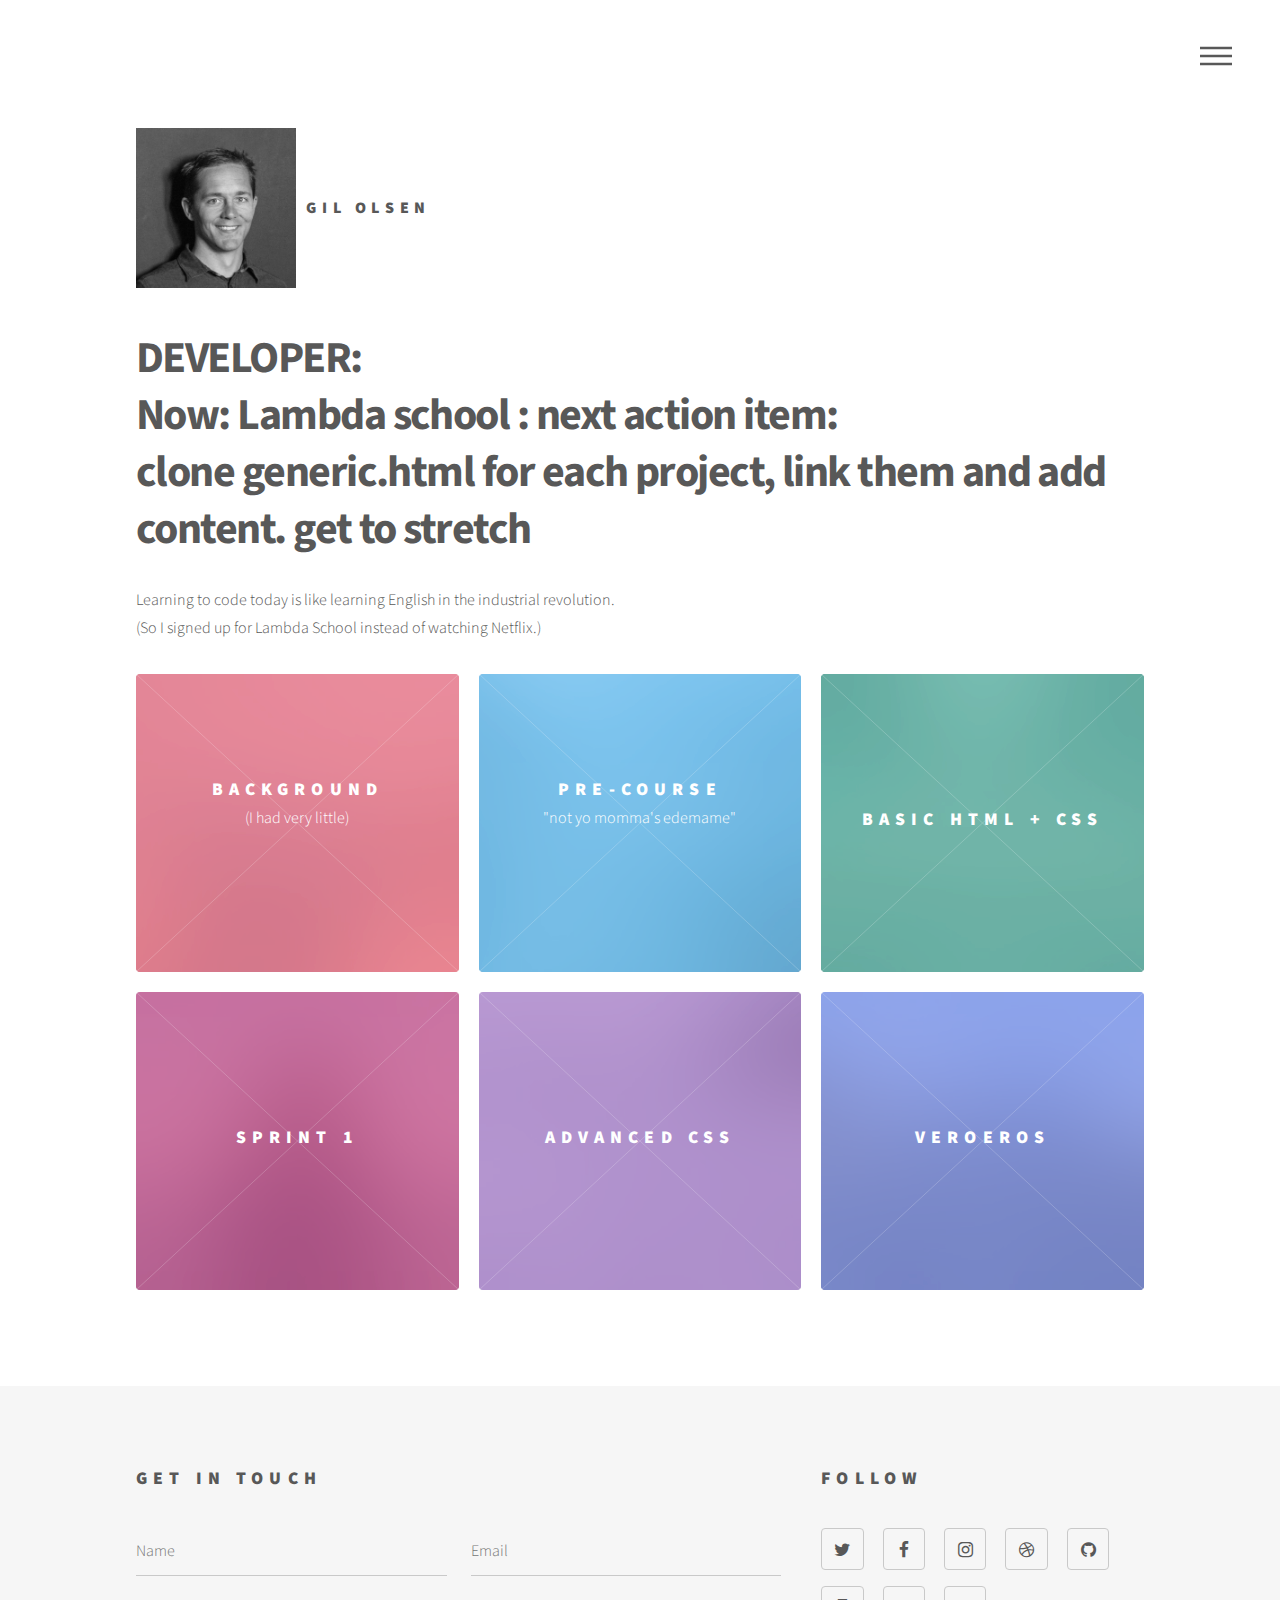
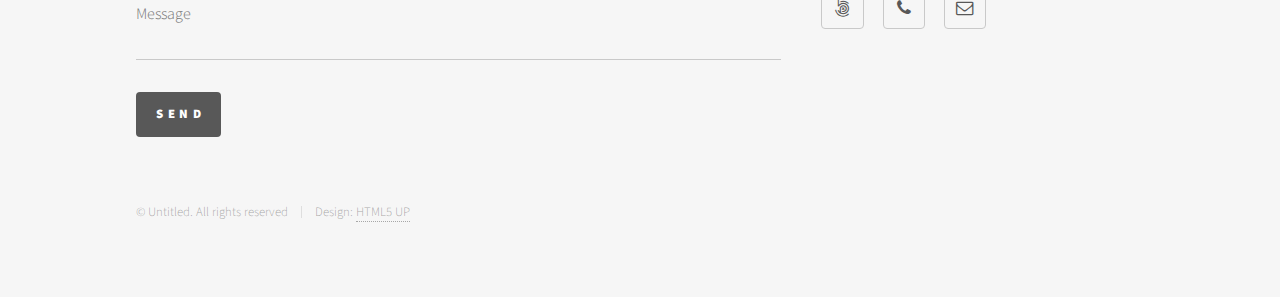
==== commit 66ca6b98: "reviwed JS and updated Read.me with notes" ====
--- a/html5up-phantom/index.html
+++ b/html5up-phantom/index.html
@@ -53,7 +53,7 @@
 							<header>
 								<h1>DEVELOPER: <br> 
 									Now: Lambda school : next action item: <br>
-									tile hover detail @ line 68, then project links</h1>
+									clone generic.html for each project, link them and add content. get to stretch</h1>
 								<p>Learning to code today is like learning English in the industrial revolution. <br>
 								(So I signed up for Lambda School instead of watching Netflix.)</p>
 							</header>
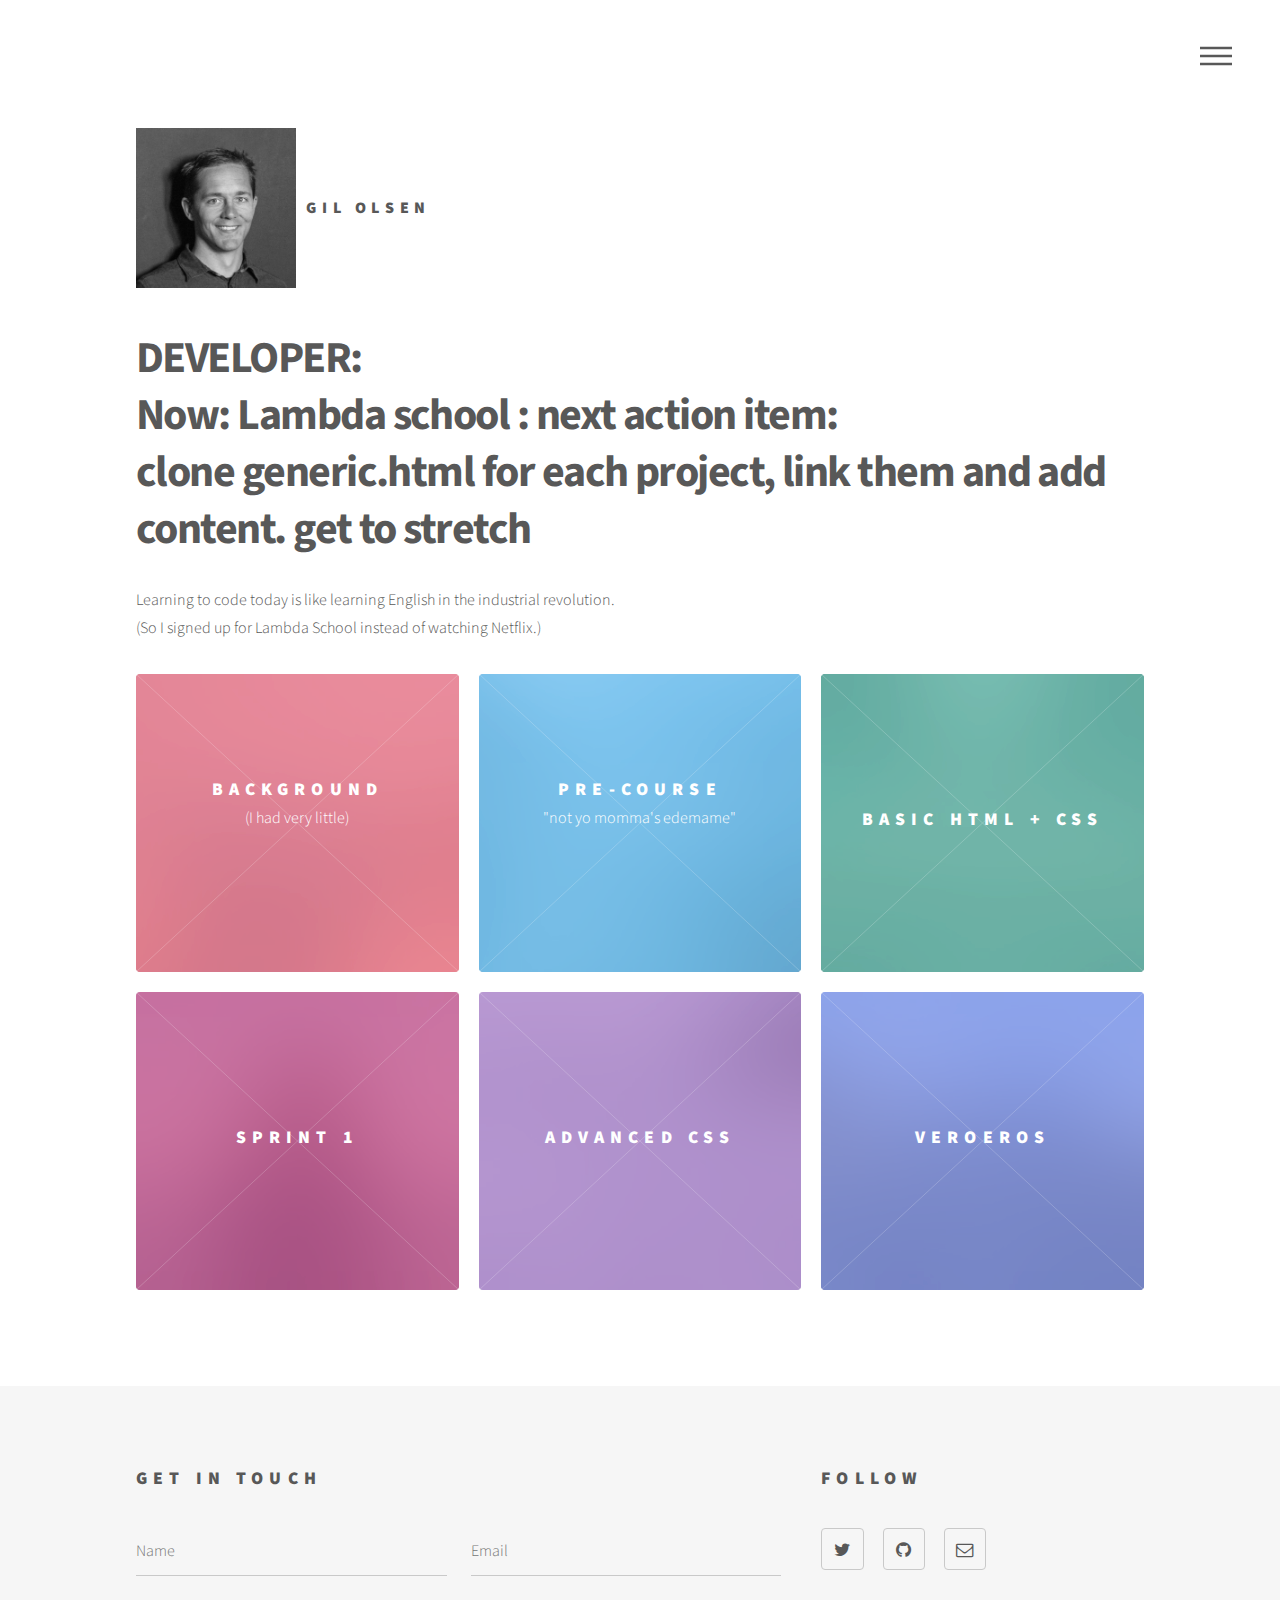
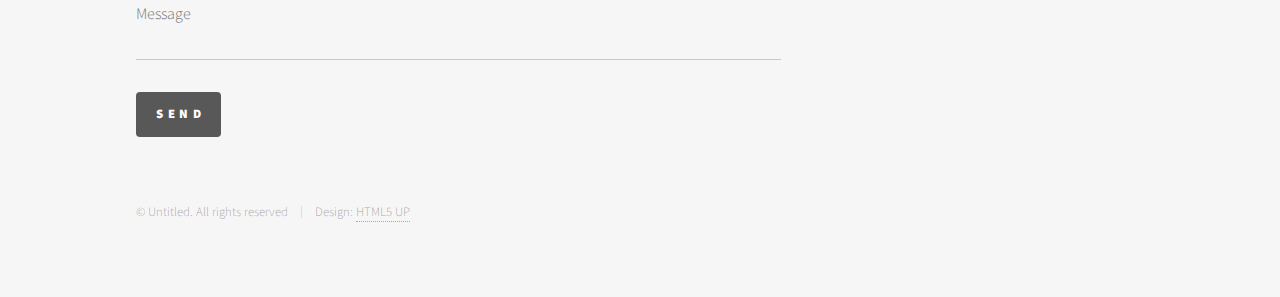
==== commit 84061a0d: "cleaned up to relevant social icons and linked accounts.  need to test links. also, this was not the" ====
--- a/html5up-phantom/index.html
+++ b/html5up-phantom/index.html
@@ -227,14 +227,19 @@
 							<section>
 								<h2>Follow</h2>
 								<ul class="icons">
-									<li><a href="#" class="icon style2 fa-twitter"><span class="label">Twitter</span></a></li>
+									<li><a href="https://twitter.com/GO_Gil_" class="icon style2 fa-twitter"><span class="label">Twitter</span></a></li>
+									<li><a href="https://github.com/gilolsen1?Subject=Saw20%your20%Portfolio..." class="icon style2 fa-github"><span class="label">GitHub</span></a></li>
+									<li><a href="mailto:gil.olsen@gmail.com" class="icon style2 fa-envelope-o"><span class="label">Email</span></a></li>
+									
+									<!--
+									<li><a href="#" class="icon style2 fa-phone"><span class="label">Phone</span></a></li>
 									<li><a href="#" class="icon style2 fa-facebook"><span class="label">Facebook</span></a></li>
 									<li><a href="#" class="icon style2 fa-instagram"><span class="label">Instagram</span></a></li>
 									<li><a href="#" class="icon style2 fa-dribbble"><span class="label">Dribbble</span></a></li>
-									<li><a href="#" class="icon style2 fa-github"><span class="label">GitHub</span></a></li>
+									
 									<li><a href="#" class="icon style2 fa-500px"><span class="label">500px</span></a></li>
-									<li><a href="#" class="icon style2 fa-phone"><span class="label">Phone</span></a></li>
-									<li><a href="#" class="icon style2 fa-envelope-o"><span class="label">Email</span></a></li>
+									-->
+									
 								</ul>
 							</section>
 							<ul class="copyright">
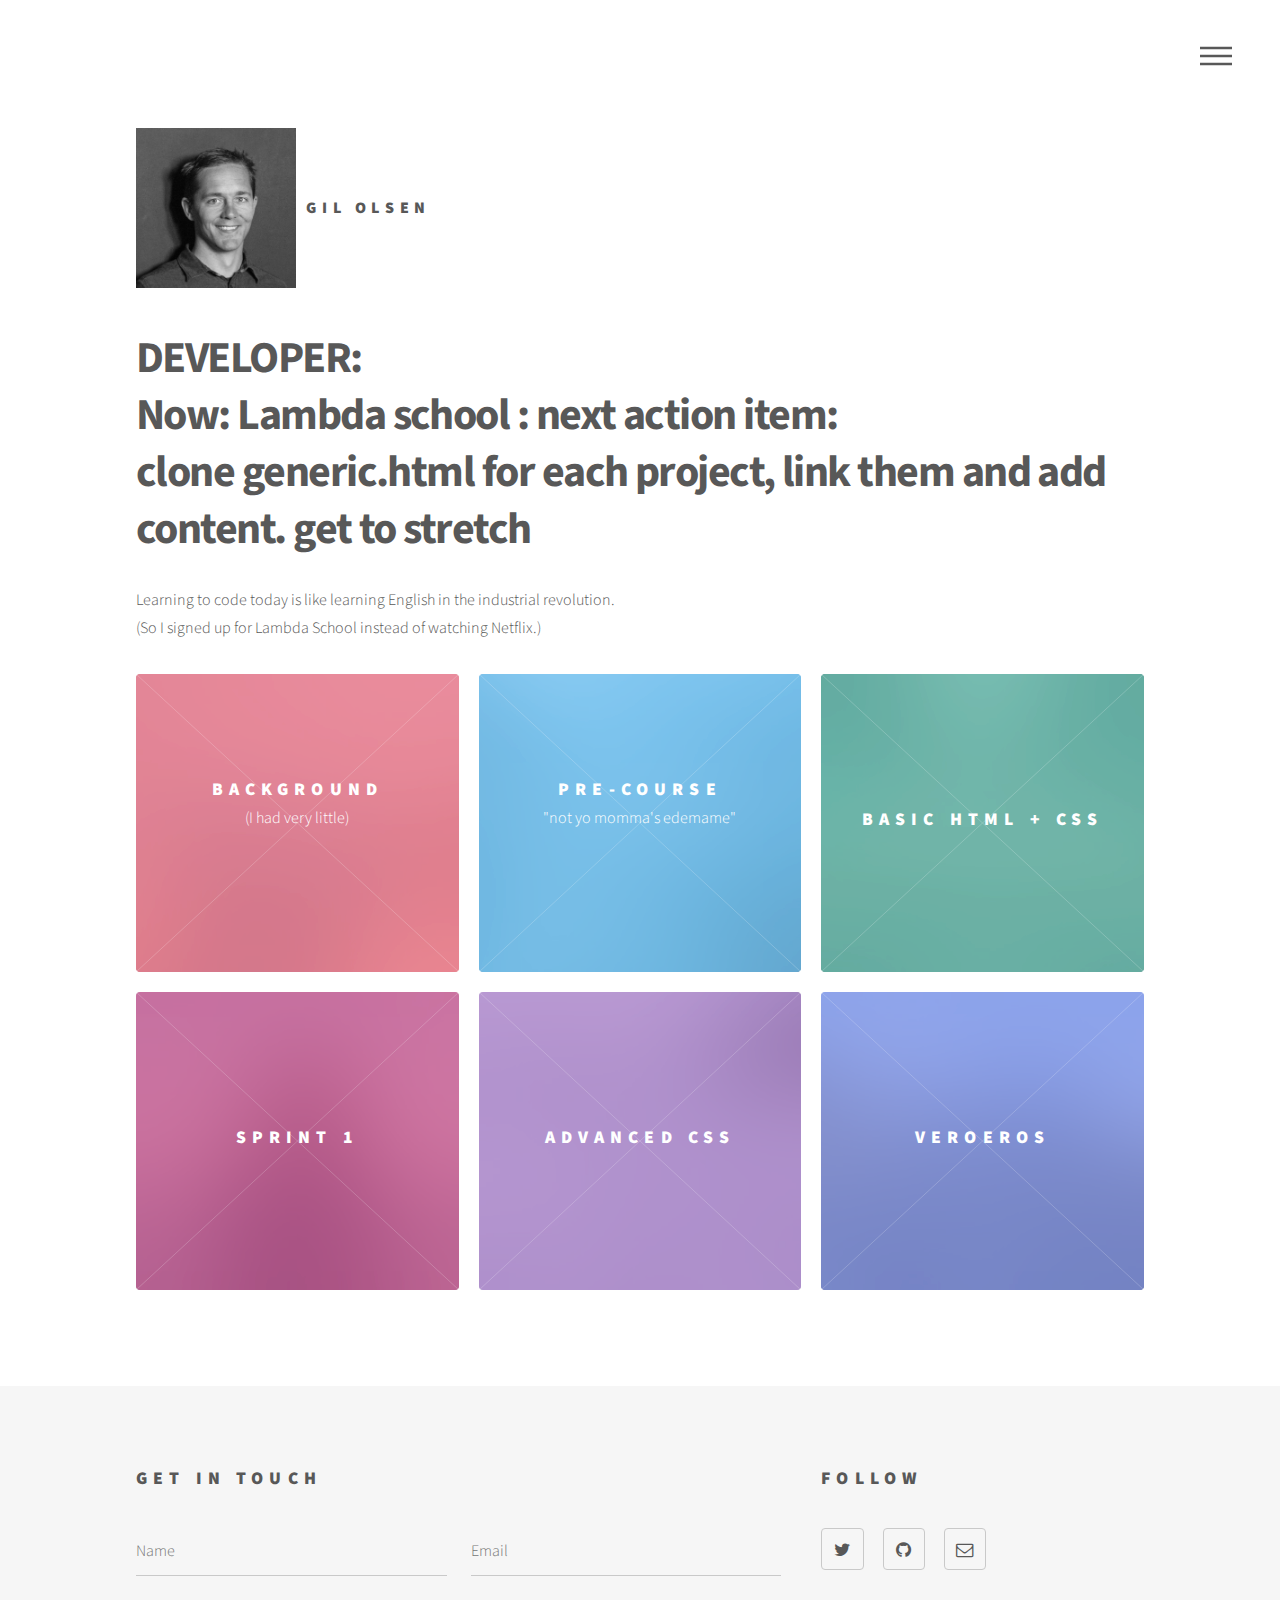
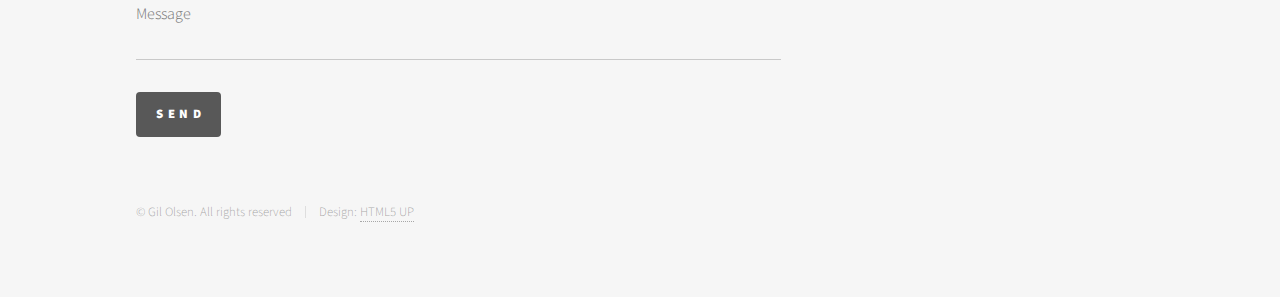
==== commit f2a147aa: "linked all pages. updated copyright. updated UI1. NAI update all others and link externally to codep" ====
--- a/html5up-phantom/index.html
+++ b/html5up-phantom/index.html
@@ -76,7 +76,7 @@
 									<span class="image">
 										<img src="images/pic02.jpg" alt="" />
 									</span>
-									<a href="generic.html">
+									<a href="./project_pre_course.html">
 										<h2>Pre-Course</h2>
 										<p>"not yo momma's edemame"</p>
 										<div class="content">
@@ -88,7 +88,7 @@
 									<span class="image">
 										<img src="images/pic03.jpg" alt="" />
 									</span>
-									<a href="generic.html">
+									<a href="./project_UI1.html">
 										<h2>Basic HTML + CSS</h2>
 										<div class="content">
 											<p>Building sites one element at a time.</p>
@@ -99,10 +99,10 @@
 									<span class="image">
 										<img src="images/pic04.jpg" alt="" />
 									</span>
-									<a href="generic.html">
+									<a href="project_sprint1.html">
 										<h2>SPRINT 1</h2>
 										<div class="content">
-											<p>Build and style a 2 page from scratch, push to git hub in 3 Hours.</p>
+											<p>Build and style a 2 page site from scratch + push to git hub in 3 Hours.</p>
 										</div>
 									</a>
 								</article>
@@ -243,7 +243,7 @@
 								</ul>
 							</section>
 							<ul class="copyright">
-								<li>&copy; Untitled. All rights reserved</li><li>Design: <a href="http://html5up.net">HTML5 UP</a></li>
+								<li>&copy; Gil Olsen. All rights reserved</li><li>Design: <a href="http://html5up.net">HTML5 UP</a></li>
 							</ul>
 						</div>
 					</footer>
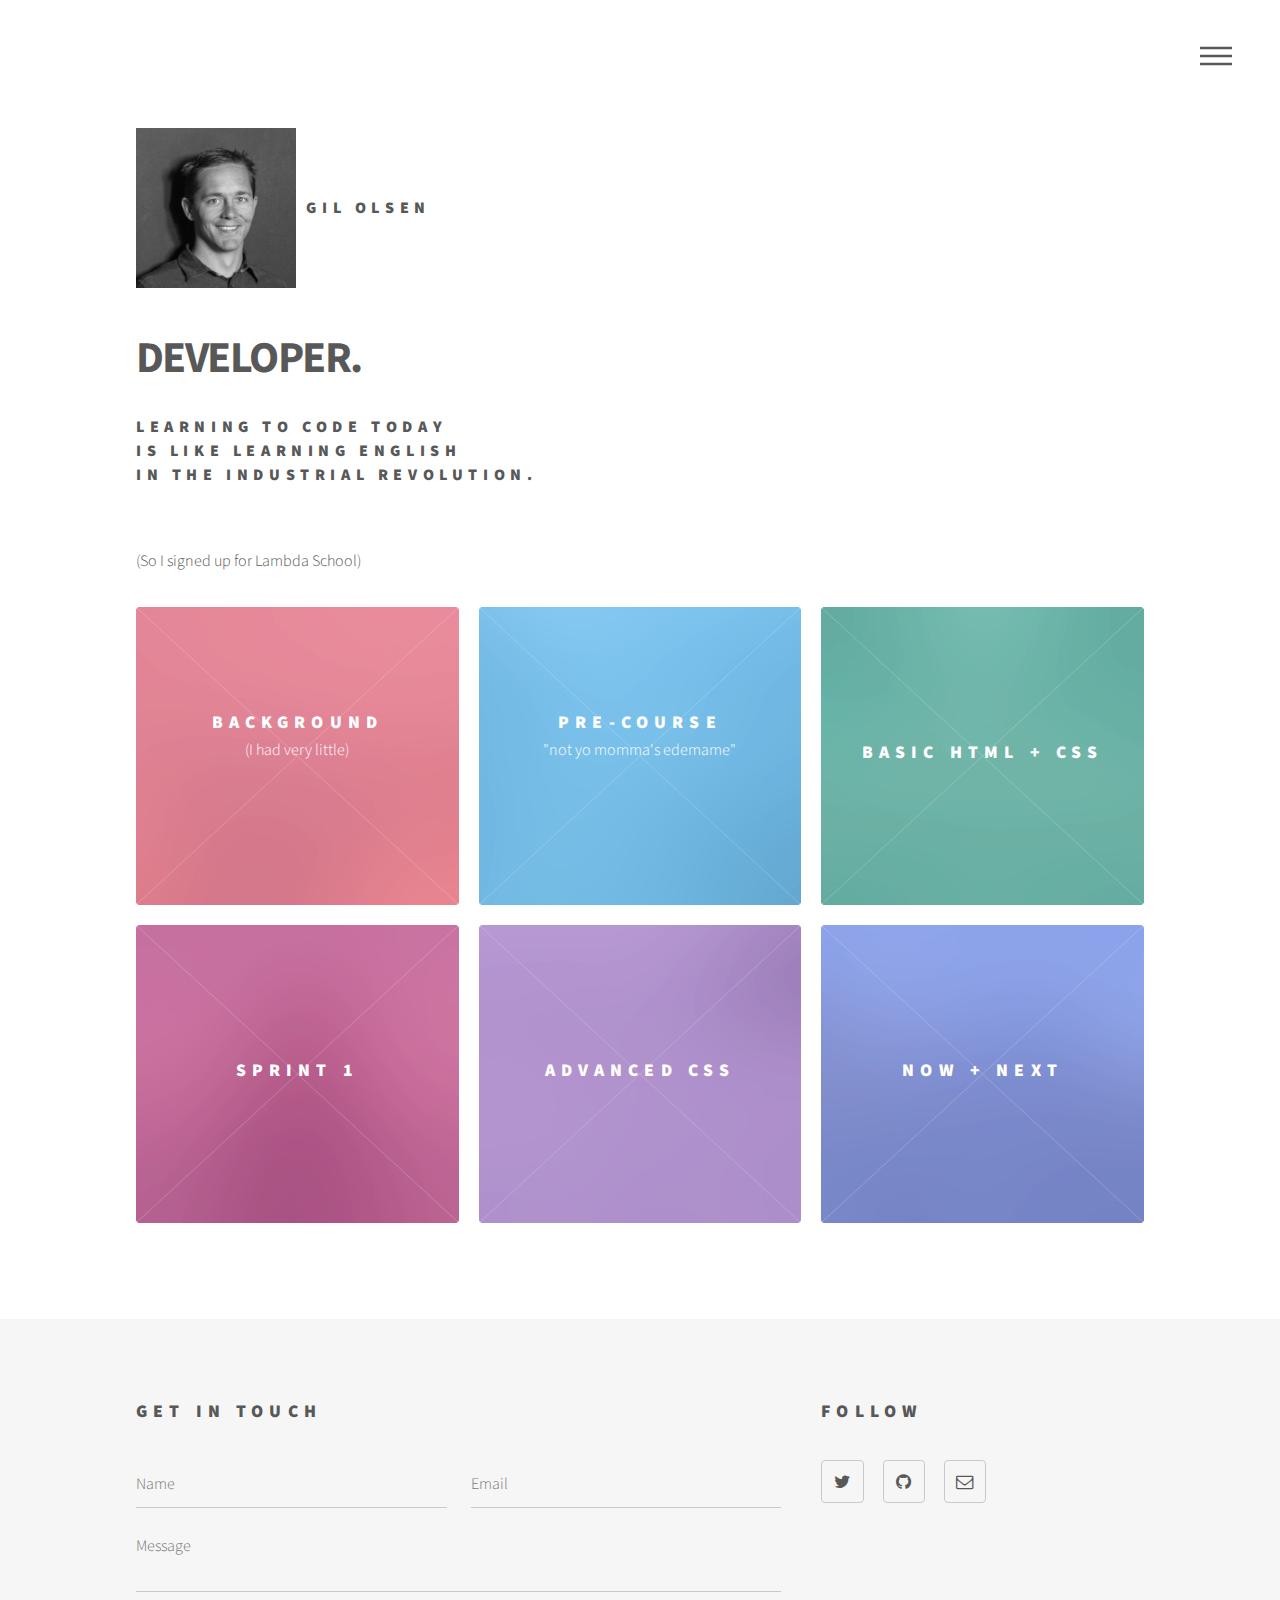
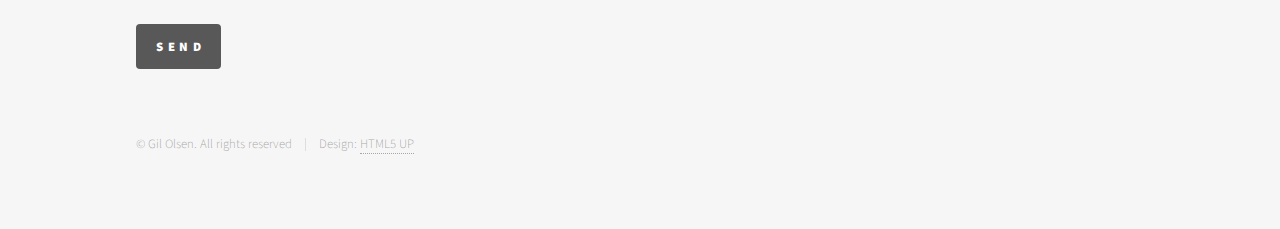
==== commit 652fc908: "could not deploy to github as code is not merged with master. Deployed to netlify instead (on correc" ====
--- a/html5up-phantom/index.html
+++ b/html5up-phantom/index.html
@@ -51,11 +51,10 @@
 					<div id="main">
 						<div class="inner">
 							<header>
-								<h1>DEVELOPER: <br> 
-									Now: Lambda school : next action item: <br>
-									clone generic.html for each project, link them and add content. get to stretch</h1>
-								<p>Learning to code today is like learning English in the industrial revolution. <br>
-								(So I signed up for Lambda School instead of watching Netflix.)</p>
+								<h1>DEVELOPER. </h1>
+									<p><h3>Learning to code today <br> 
+									is like learning English <br> in the industrial revolution.</h3> <br>
+									(So I signed up for Lambda School)</p>
 							</header>
 
 							<section class="tiles">
@@ -114,7 +113,7 @@
 									<a href="generic.html">
 										<h2>Advanced CSS</h2>
 										<div class="content">
-											<p>Flexbox and responsive Design</p>
+											<p>Flexbox, Media Querries, Accessibility</p>
 										</div>
 									</a>
 								</article>
@@ -123,9 +122,9 @@
 										<img src="images/pic06.jpg" alt="" />
 									</span>
 									<a href="generic.html">
-										<h2>Veroeros</h2>
-										<div class="content">
-											<p>Sed nisl arcu euismod sit amet nisi lorem etiam dolor veroeros et feugiat.</p>
+										<h2>NOW + NEXT</h2>
+										<div class="content">
+											<p>Current projects, goals etc.</p>
 										</div>
 									</a>
 									<!--EXCESS TILES collapsed in here till line ~200
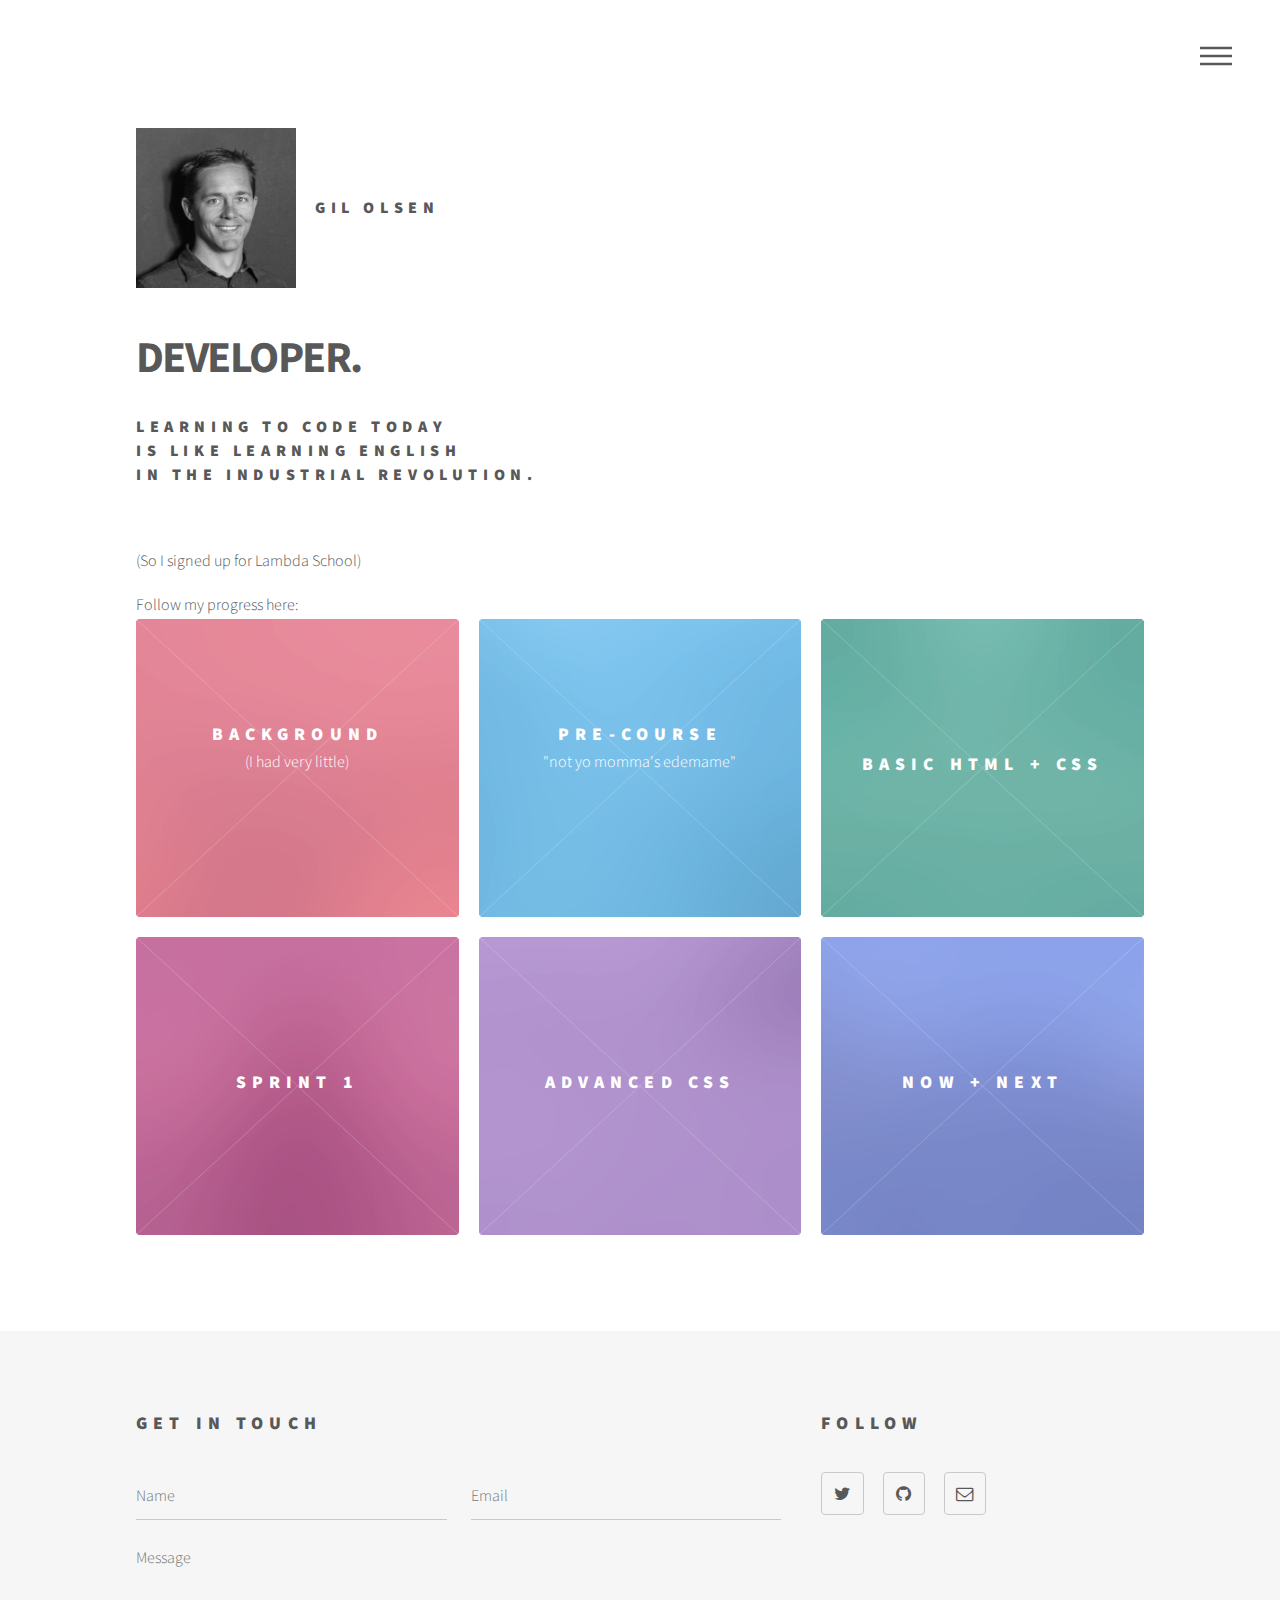
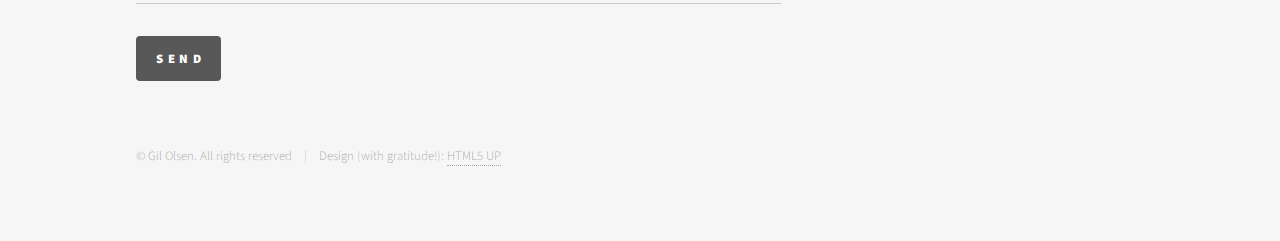
==== commit 3138083b: "updated readme with notes" ====
--- a/html5up-phantom/index.html
+++ b/html5up-phantom/index.html
@@ -22,7 +22,7 @@
 
 							<!-- Logo -->
 								<a href="index.html" class="logo">
-									<span class="symbol"><img src="./images/ gil_olsen.jpeg" alt="RUBY" /></span><span class="title">Gil Olsen</span>
+									<span class="symbol"><img src="./images/ gil_olsen.jpeg" alt="RUBY" /></span>  <span class="title">Gil Olsen</span>
 								</a>
 
 							<!-- Nav -->
@@ -55,6 +55,7 @@
 									<p><h3>Learning to code today <br> 
 									is like learning English <br> in the industrial revolution.</h3> <br>
 									(So I signed up for Lambda School)</p>
+									Follow my progress here:
 							</header>
 
 							<section class="tiles">
@@ -242,7 +243,7 @@
 								</ul>
 							</section>
 							<ul class="copyright">
-								<li>&copy; Gil Olsen. All rights reserved</li><li>Design: <a href="http://html5up.net">HTML5 UP</a></li>
+								<li>&copy; Gil Olsen. All rights reserved</li><li>Design (with gratitude!): <a href="http://html5up.net">HTML5 UP</a></li>
 							</ul>
 						</div>
 					</footer>
